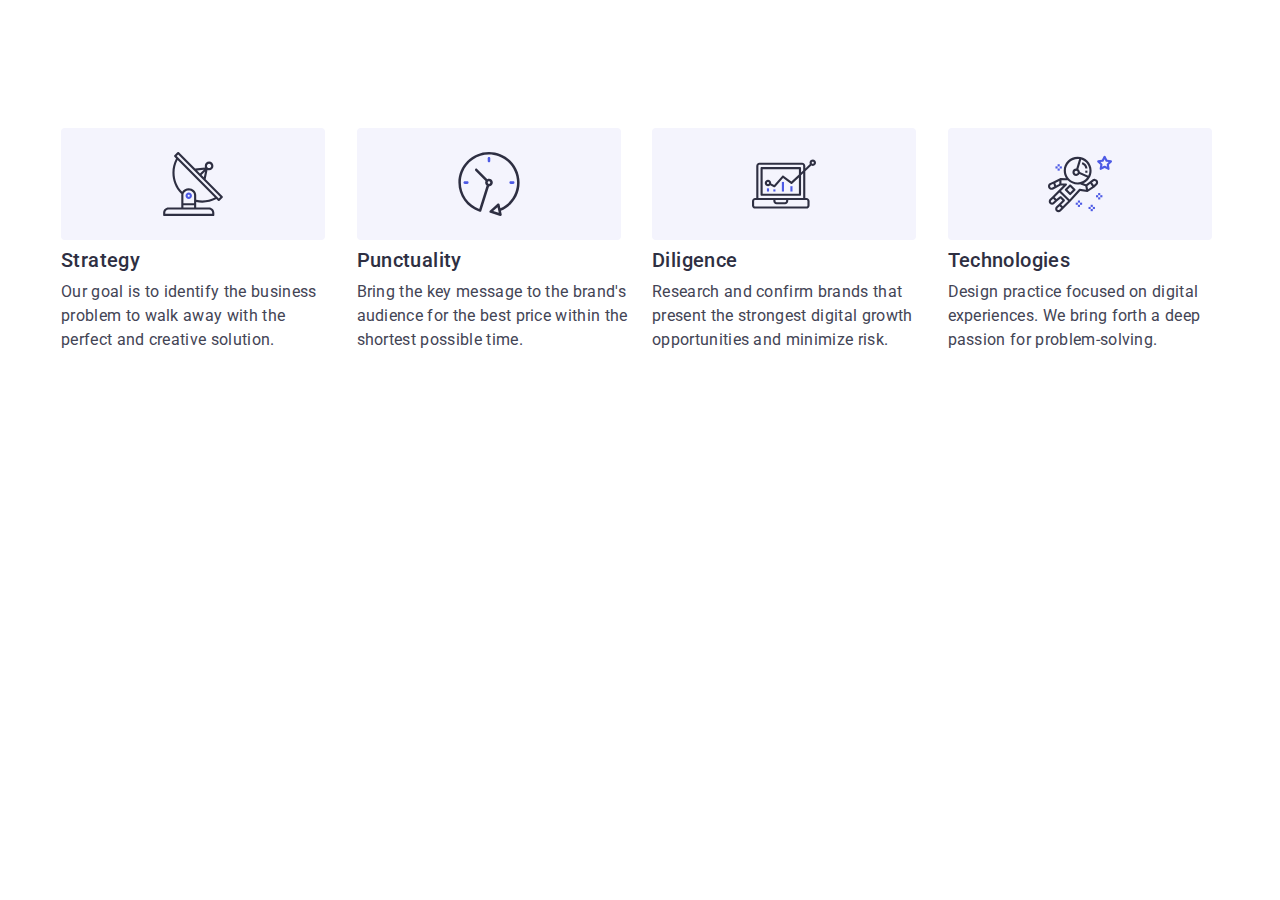
==== index.html @ 2a9f0d85 "media section" ====
<!DOCTYPE html>
<html lang="en">
  <head>
    <meta charset="UTF-8" />
    <meta http-equiv="X-UA-Compatible" content="IE=edge" />
    <meta name="viewport" content="width=device-width, initial-scale=1.0" />
    <title>WebStudio</title>
    <link rel="preconnect" href="https://fonts.googleapis.com" />
    <link rel="preconnect" href="https://fonts.gstatic.com" crossorigin />
    <link
      href="https://fonts.googleapis.com/css2?family=Raleway:wght@800&family=Roboto:wght@400;500;700&display=swap"
      rel="stylesheet"
    />
    <link
      rel="stylesheet"
      href="https://cdnjs.cloudflare.com/ajax/libs/modern-normalize/2.0.0/modern-normalize.min.css"
      integrity="sha512-4xo8blKMVCiXpTaLzQSLSw3KFOVPWhm/TRtuPVc4WG6kUgjH6J03IBuG7JZPkcWMxJ5huwaBpOpnwYElP/m6wg=="
      crossorigin="anonymous"
      referrerpolicy="no-referrer"
    />
    <link rel="stylesheet" href="./css/styles.css" />
    <link rel="stylesheet" href="./css/media.css" />
  </head>
  <body>
    <!-- Header -->
    <!-- <header class="header">
      <div class="container header-flex">
        <nav class="header-nav">
          <a href="./index.html" class="header-link-logo link"
            >Web<span class="header-logo">Studio</span></a
          >
          <ul class="header-list list">
            <li class="header-item">
              <a class="header-link current link" href="./index.html">Studio</a>
            </li>
            <li class="header-item">
              <a class="header-link link" href="./portfolio.html">Portfolio</a>
            </li>
            <li class="header-item">
              <a class="header-link link" href="">Contacts</a>
            </li>
          </ul>
        </nav>

        <address class="header-address">
          <ul class="address-list list">
            <li class="address-item">
              <a class="address link" href="mailto:info@devstudio.com"
                >info@devstudio.com</a
              >
            </li>
            <li class="address-item">
              <a class="address link" href="tel:+110001111111"
                >+11 (000) 111-11-11</a
              >
            </li>
          </ul>
        </address>
      </div>
    </header> -->

    <main>
      <!--Hero-->
      <!-- <section class="hero">
        <div class="container hero-container">
          <h1 class="hero-title">Effective Solutions for Your Business</h1>
          <button type="button" class="hero-btn" data-modal-open>
            Order Service
          </button>
        </div>
      </section> -->

      <!--Section_1-->
      <section class="features">
        <div class="container features-container">
          <h2 class="visually-hidden">Features</h2>

          <ul class="features-list list">
            <li class="features-item">
              <div class="media-wrap">
                <div class="features-wrap">
                  <svg width="64" height="64">
                    <use href="./images/icons.svg#icon-antenna"></use>
                  </svg>
                </div>
              </div>
              <h3 class="features-title subtitle">Strategy</h3>
              <p class="features-text text">
                Our goal is to identify the business problem to walk away with
                the perfect and creative solution.
              </p>
            </li>

            <li class="features-item">
              <div class="media-wrap">
                <div class="features-wrap">
                  <svg width="64" height="64">
                    <use href="./images/icons.svg#icon-clock"></use>
                  </svg>
                </div>
              </div>
              <h3 class="features-title subtitle">Punctuality</h3>
              <p class="features-text text">
                Bring the key message to the brand's audience for the best price
                within the shortest possible time.
              </p>
            </li>

            <li class="features-item">
              <div class="media-wrap">
                <div class="features-wrap">
                  <svg width="64" height="64">
                    <use href="./images/icons.svg#icon-diagram"></use>
                  </svg>
                </div>
              </div>
              <h3 class="features-title subtitle">Diligence</h3>
              <p class="features-text text">
                Research and confirm brands that present the strongest digital
                growth opportunities and minimize risk.
              </p>
            </li>

            <li class="features-item">
              <div class="media-wrap">
                <div class="features-wrap">
                  <svg width="64" height="64">
                    <use href="./images/icons.svg#icon-astronaut"></use>
                  </svg>
                </div>
              </div>
              <h3 class="features-title subtitle">Technologies</h3>
              <p class="features-text text">
                Design practice focused on digital experiences. We bring forth a
                deep passion for problem-solving.
              </p>
            </li>
          </ul>
        </div>
      </section>

      <!--Section_2-->
      <!-- <section class="section">
        <div class="container">
          <h2 class="section-title title">What are we doing</h2>
          <ul class="section-list list">
            <li class="section-item">
              <img
                class="section-img"
                src="./images/img_1.jpg"
                alt="monitor_screen"
                width="360"
                height="300"
              />
            </li>
            <li class="section-item">
              <img
                class="section-img"
                src="./images/img_2.jpg"
                alt="mobile_phone"
                width="360"
                height="300"
              />
            </li>
            <li class="section-item">
              <img
                class="section-img"
                src="./images/img_3.jpg"
                alt="mobile_phone_and_laptop"
                width="360"
                height="300"
              />
            </li>
          </ul>
        </div>
      </section> -->
      <!--Section 3-->
      <!-- <section class="teamcards">
        <div class="container">
          <h2 class="teamcards-title title">Our Team</h2>
          <ul class="teamcards-list list">
            <li class="teamcards-item">
              <img
                src="./images/team_img1.jpg"
                alt="Designer_Mark"
                width="264"
                height="260"
                class="teamcards-img"
              />
              <div class="teamcards-wrap">
                <h3 class="teamcards-subtitle subtitle">Mark Guerrero</h3>
                <p class="teamcards-text text">Product Designer</p>
                <ul class="teamcards-soc-list list">
                  <li class="teamcards-soc-item">
                    <a
                      href=""
                      class="teamcards-soc-link link"
                      target="_blank"
                      rel="noopener noreferrer"
                    >
                      <svg width="16" height="16" class="teamcards-icon">
                        <use href="./images/icons.svg#icon-instagram"></use>
                      </svg>
                    </a>
                  </li>
                  <li class="teamcards-soc-item">
                    <a
                      href=""
                      class="teamcards-soc-link link"
                      target="_blank"
                      rel="noopener noreferrer"
                    >
                      <svg width="16" height="16" class="teamcards-icon">
                        <use href="./images/icons.svg#icon-twitter"></use>
                      </svg>
                    </a>
                  </li>
                  <li class="teamcards-soc-item">
                    <a
                      href=""
                      class="teamcards-soc-link link"
                      target="_blank"
                      rel="noopener noreferrer"
                    >
                      <svg width="16" height="16" class="teamcards-icon">
                        <use href="./images/icons.svg#icon-facebook"></use>
                      </svg>
                    </a>
                  </li>
                  <li class="teamcards-soc-item">
                    <a
                      href=""
                      class="teamcards-soc-link link"
                      target="_blank"
                      rel="noopener noreferrer"
                    >
                      <svg width="16" height="16" class="teamcards-icon">
                        <use href="./images/icons.svg#icon-linkedin"></use>
                      </svg>
                    </a>
                  </li>
                </ul>
              </div>
            </li>
            <li class="teamcards-item">
              <img
                src="./images/team_img2.jpg"
                alt="Frontend_Tom"
                width="264"
                height="260"
                class="teamcards-img"
              />
              <div class="teamcards-wrap">
                <h3 class="teamcards-subtitle subtitle">Tom Ford</h3>
                <p class="teamcards-text text">Frontend Developer</p>
                <ul class="teamcards-soc-list list">
                  <li class="teamcards-soc-item">
                    <a
                      href=""
                      class="teamcards-soc-link link"
                      target="_blank"
                      rel="noopener noreferrer"
                    >
                      <svg width="16" height="16" class="teamcards-icon">
                        <use href="./images/icons.svg#icon-instagram"></use>
                      </svg>
                    </a>
                  </li>
                  <li class="teamcards-soc-item">
                    <a
                      href=""
                      class="teamcards-soc-link link"
                      target="_blank"
                      rel="noopener noreferrer"
                    >
                      <svg width="16" height="16" class="teamcards-icon">
                        <use href="./images/icons.svg#icon-twitter"></use>
                      </svg>
                    </a>
                  </li>
                  <li class="teamcards-soc-item">
                    <a
                      href=""
                      class="teamcards-soc-link link"
                      target="_blank"
                      rel="noopener noreferrer"
                    >
                      <svg width="16" height="16" class="teamcards-icon">
                        <use href="./images/icons.svg#icon-facebook"></use>
                      </svg>
                    </a>
                  </li>
                  <li class="teamcards-soc-item">
                    <a
                      href=""
                      class="teamcards-soc-link link"
                      target="_blank"
                      rel="noopener noreferrer"
                    >
                      <svg width="16" height="16" class="teamcards-icon">
                        <use href="./images/icons.svg#icon-linkedin"></use>
                      </svg>
                    </a>
                  </li>
                </ul>
              </div>
            </li>
            <li class="teamcards-item">
              <img
                src="./images/team_img3.jpg"
                alt="Marketing_Camila"
                width="264"
                height="260"
                class="teamcards-img"
              />
              <div class="teamcards-wrap">
                <h3 class="teamcards-subtitle subtitle">Camila Garcia</h3>
                <p class="teamcards-text text">Marketing</p>
                <ul class="teamcards-soc-list list">
                  <li class="teamcards-soc-item">
                    <a
                      href=""
                      class="teamcards-soc-link link"
                      target="_blank"
                      rel="noopener noreferrer"
                    >
                      <svg width="16" height="16" class="teamcards-icon">
                        <use href="./images/icons.svg#icon-instagram"></use>
                      </svg>
                    </a>
                  </li>
                  <li class="teamcards-soc-item">
                    <a
                      href=""
                      class="teamcards-soc-link link"
                      target="_blank"
                      rel="noopener noreferrer"
                    >
                      <svg width="16" height="16" class="teamcards-icon">
                        <use href="./images/icons.svg#icon-twitter"></use>
                      </svg>
                    </a>
                  </li>
                  <li class="teamcards-soc-item">
                    <a
                      href=""
                      class="teamcards-soc-link link"
                      target="_blank"
                      rel="noopener noreferrer"
                    >
                      <svg width="16" height="16" class="teamcards-icon">
                        <use href="./images/icons.svg#icon-facebook"></use>
                      </svg>
                    </a>
                  </li>
                  <li class="teamcards-soc-item">
                    <a
                      href=""
                      class="teamcards-soc-link link"
                      target="_blank"
                      rel="noopener noreferrer"
                    >
                      <svg width="16" height="16" class="teamcards-icon">
                        <use href="./images/icons.svg#icon-linkedin"></use>
                      </svg>
                    </a>
                  </li>
                </ul>
              </div>
            </li>
            <li class="teamcards-item">
              <img
                src="./images/team_img4.jpg"
                alt="Designer_Deniel"
                width="264"
                height="260"
                class="teamcards-img"
              />
              <div class="teamcards-wrap">
                <h3 class="teamcards-subtitle subtitle">Daniel Wilson</h3>
                <p class="teamcards-text text">UI Designer</p>
                <ul class="teamcards-soc-list list">
                  <li class="teamcards-soc-item">
                    <a
                      href=""
                      class="teamcards-soc-link link"
                      target="_blank"
                      rel="noopener noreferrer"
                    >
                      <svg width="16" height="16" class="teamcards-icon">
                        <use href="./images/icons.svg#icon-instagram"></use>
                      </svg>
                    </a>
                  </li>
                  <li class="teamcards-soc-item">
                    <a
                      href=""
                      class="teamcards-soc-link link"
                      target="_blank"
                      rel="noopener noreferrer"
                    >
                      <svg width="16" height="16" class="teamcards-icon">
                        <use href="./images/icons.svg#icon-twitter"></use>
                      </svg>
                    </a>
                  </li>
                  <li class="teamcards-soc-item">
                    <a
                      href=""
                      class="teamcards-soc-link link"
                      target="_blank"
                      rel="noopener noreferrer"
                    >
                      <svg width="16" height="16" class="teamcards-icon">
                        <use href="./images/icons.svg#icon-facebook"></use>
                      </svg>
                    </a>
                  </li>
                  <li class="teamcards-soc-item">
                    <a
                      href=""
                      class="teamcards-soc-link link"
                      target="_blank"
                      rel="noopener noreferrer"
                    >
                      <svg width="16" height="16" class="teamcards-icon">
                        <use href="./images/icons.svg#icon-linkedin"></use>
                      </svg>
                    </a>
                  </li>
                </ul>
              </div>
            </li>
          </ul>
        </div>
      </section> -->

      <!-- Section 4 -->

      <!-- <section class="costumers">
        <div class="container">
          <h2 class="costumers-title title">Customers</h2>
          <ul class="costumers-list list">
            <li class="costumers-item">
              <a class="costumers-link link" href="">
                <svg class="costumers-icon" width="104" height="56">
                  <use href="./images/icons.svg#icon-Logo_1"></use>
                </svg>
              </a>
            </li>
            <li class="costumers-item">
              <a class="costumers-link link" href="">
                <svg class="costumers-icon" width="104" height="56">
                  <use href="./images/icons.svg#icon-Logo_2"></use>
                </svg>
              </a>
            </li>
            <li class="costumers-item">
              <a class="costumers-link link" href="">
                <svg class="costumers-icon" width="104" height="56">
                  <use href="./images/icons.svg#icon-Logo_3"></use>
                </svg>
              </a>
            </li>
            <li class="costumers-item">
              <a class="costumers-link link" href="">
                <svg class="costumers-icon" width="104" height="56">
                  <use href="./images/icons.svg#icon-Logo_4"></use>
                </svg>
              </a>
            </li>
            <li class="costumers-item">
              <a class="costumers-link link" href="">
                <svg class="costumers-icon" width="104" height="56">
                  <use href="./images/icons.svg#icon-Logo_5"></use>
                </svg>
              </a>
            </li>
            <li class="costumers-item">
              <a class="costumers-link link" href="">
                <svg class="costumers-icon" width="104" height="56">
                  <use href="./images/icons.svg#icon-Logo_6"></use>
                </svg>
              </a>
            </li>
          </ul>
        </div>
      </section> -->
    </main>
    <!-- Footer -->
    <!-- <footer class="footer">
      <div class="container footer-container">
        <div class="footer-wrap">
          <a href="./index.html" class="footer-link link"
            >Web<span class="footer-logo">Studio</span></a
          >
          <p class="footer-text text">
            Increase the flow of customers and sales for your business with
            digital marketing & growth solutions.
          </p>
        </div>
        <div class="footer-soc">
          <p class="footer-title">Social media</p>
          <ul class="footer-soc-list list">
            <li class="footer-soc-item">
              <a
                href=""
                class="footer-soc-link link"
                target="_blank"
                rel="noopener noreferrer"
              >
                <svg width="24" height="24" class="teamcards-icon">
                  <use href="./images/icons.svg#icon-instagram"></use>
                </svg>
              </a>
            </li>
            <li class="footer-soc-item">
              <a
                href=""
                class="footer-soc-link link"
                target="_blank"
                rel="noopener noreferrer"
              >
                <svg width="24" height="24" class="teamcards-icon">
                  <use href="./images/icons.svg#icon-twitter"></use>
                </svg>
              </a>
            </li>
            <li class="footer-soc-item">
              <a
                href=""
                class="footer-soc-link link"
                target="_blank"
                rel="noopener noreferrer"
              >
                <svg width="24" height="24" class="teamcards-icon">
                  <use href="./images/icons.svg#icon-facebook"></use>
                </svg>
              </a>
            </li>
            <li class="footer-soc-item">
              <a
                href=""
                class="footer-soc-link link"
                target="_blank"
                rel="noopener noreferrer"
              >
                <svg width="24" height="24" class="teamcards-icon">
                  <use href="./images/icons.svg#icon-linkedin"></use>
                </svg>
              </a>
            </li>
          </ul>
        </div>

        <div class="footer-field">
          <p class="footer-title">Subscribe</p>
          <form class="footer-form">
            <label class="footer-label">
              <input
                type="email"
                name="email"
                placeholder="E-mail"
                class="footer-input"
              />
            </label>

            <button type="submit" class="footer-btn">
              Subscribe
              <svg width="24" height="24" class="footer-btn-icon">
                <use href="./images/icons.svg#icon-Frame"></use>
              </svg>
            </button>
          </form>
        </div>
      </div>
    </footer> -->
    <div class="backdrop is-hidden" data-modal>
      <div class="modal">
        <button type="button" class="close-modal" data-modal-close>
          <svg width="8" height="8" class="icon-close-modal">
            <use href="./images/icons.svg#icon-Vector"></use>
          </svg>
        </button>
        <p class="modal-title">Leave your contacts and we will call you back</p>

        <form class="modal-form">
          <div class="modal-field">
            <label for="user-name" class="modal-label form-label"> Name</label>

            <div class="input-wrap">
              <input
                type="text"
                id="user-name"
                name="user-name"
                class="modal-input"
              />
              <svg width="18" height="24" class="input-icon">
                <use href="./images/icons.svg#icon-person"></use>
              </svg>
            </div>
          </div>
          <div class="modal-field">
            <label for="user-phone" class="modal-label form-label">
              Phone</label
            >
            <div class="input-wrap">
              <input
                type="tel"
                id="user-phone"
                name="user-phone"
                class="modal-input"
              />
              <svg width="18" height="24" class="input-icon">
                <use href="./images/icons.svg#icon-phone"></use>
              </svg>
            </div>
          </div>
          <div class="modal-field">
            <label for="user-email" class="modal-label form-label">
              Email</label
            >
            <div class="input-wrap">
              <input
                type="email"
                id="user-email"
                name="user-email"
                class="modal-input"
              />
              <svg width="18" height="24" class="input-icon">
                <use href="./images/icons.svg#icon-email-black"></use>
              </svg>
            </div>
          </div>
          <div class="textarea-wrap">
            <label for="user-comment" class="modal-label form-label">
              Comment</label
            >
            <textarea
              class="form-area form-label"
              name="user-comment"
              id="user-comment"
              placeholder="Text input"
            ></textarea>
          </div>
          <div class="modal-check">
            <input
              type="checkbox"
              id="user-privacy"
              name="user-privacy"
              value="true"
              class="input-check visually-hidden"
            />
            <label class="label-check form-label" for="user-privacy">
              <span class="check-box">
                <svg width="10" height="8" class="check-icon">
                  <use href="./images/icons.svg#icon-checked"></use>
                </svg>
              </span>
              I accept the terms and conditions of the

              <a class="check-link" href="">Privacy Policy</a>
            </label>
          </div>

          <button class="form-btn" type="submit">Send</button>
        </form>
      </div>
    </div>
    <script src="./js/modal.js"></script>
  </body>
</html>
---- css/styles.css ----
/* CSS-переменные */

:root {
  --header-border-color: #e7e9fc;

  --logo-color: #4d5ae5;

  --first-logo-color: #2e2f42;

  --second-logo-color: #f4f4fd;

  --body-back-color: #ffffff;

  --body-text-color: #434455;

  --link-color: #2e2f42;

  --link-hover-color: #404bbf;

  --address-color: #434455;

  --address-hover-color: #404bbf;

  --hero-back-color: #2e2f42;

  --hero-title-color: #ffffff;

  --btn-color: #4d5ae5;

  --btn-hover-color: #404bbf;

  --btn-text-color: #ffffff;

  --title-color: #2e2f42;

  --cards-back-color: #f4f4fd;

  --cards-item-back-color: #ffffff;

  --footer-back-color: #2e2f42;

  --footer-text-color: #f4f4fd;

  --footer-title-color: #ffffff;

  --port-back-btn: #f4f4fd;

  --port-border-btn: #e7e9fc;

  --port-btn-text-color: #4d5ae5;

  --btn-text-hover-color: #ffffff;

  --features-icon-bgc: #f4f4fd;

  --icon-color: #8e8f99;

  --icon-color-hover: #404bbf;

  --footer-icon-hover: #31d0aa;

  --footer-icon-color: #4d5ae5;

  --tra-speed: 250ms;

  --tra-function: cubic-bezier(0.4, 0, 0.2, 1);

  --form-text-color: #8e8f99;

  --modal-focus-color: #4d5ae5;
}
/* Подклассы */

.visually-hidden {
  position: absolute;
  width: 1px;
  height: 1px;
  margin: -1px;
  border: 0;
  padding: 0;
  white-space: nowrap;
  clip-path: inset(100%);
  clip: rect(0 0 0 0);
  overflow: hidden;
}

.title {
  text-align: center;
  text-transform: capitalize;
  font-size: 36px;
  line-height: 1.11;
  letter-spacing: 0.02em;
  color: var(--title-color);
}

.subtitle {
  font-size: 36px;
  font-weight: 700;
  line-height: 1.11;
  letter-spacing: 0.72px;
  color: var(--title-color);
}

.text {
  font-weight: 500;
  font-size: 16px;
  line-height: 1.5;
  letter-spacing: 0.02em;
  color: var(--body-text-color);
}

body {
  font-family: "Roboto", sans-serif;
  background: var(--body-back-color);
  color: var(--body-text-color);
}

.link {
  text-decoration: none;
}

.list {
  list-style: none;
}

p,
h1,
h2,
h3,
h4,
h5,
h6 {
  margin: 0;
}

ul,
ol {
  margin: 0;
  padding: 0;
}

img {
  display: block;
  max-width: 100%;
  height: auto;
}

/* .container {
  width: 1158px;
  padding: 0 15px 0 15px;
  margin: 0 auto;
} */

/* Header */

.header {
  border-bottom: 1px solid var(--header-border-color);
  box-shadow: 0px 2px 1px rgba(46, 47, 66, 0.08),
    0px 1px 1px rgba(46, 47, 66, 0.16), 0px 1px 6px rgba(46, 47, 66, 0.08);
}

.header-flex {
  display: flex;
}

.header-nav {
  display: flex;
  align-items: center;
}

.header-link-logo {
  font-family: "Raleway", sans-serif;
  font-weight: 800;
  font-size: 18px;
  line-height: 1.17;
  letter-spacing: 0.03em;
  text-transform: uppercase;
  color: var(--logo-color);
  margin-right: 76px;
}

.header-logo {
  color: var(--first-logo-color);
}

.header-list {
  display: flex;
  gap: 40px;
}

.header-link {
  position: relative;
  font-weight: 500;
  font-size: 16px;
  line-height: 1.5;
  letter-spacing: 0.02em;
  color: var(--link-color);
  padding: 24px 0;
  transition-property: color;
  transition: color var(--tra-speed) var(--tra-function);
}

.header-link::after {
  position: absolute;
  content: "";
  width: 100%;
  height: 4px;
  border-radius: 2px;
  background-color: var(--link-hover-color);

  bottom: -1px;
  left: 0;
  transform: scaleX(0);
  transition: transform var(--tra-speed) var(--tra-function);
}

.header-link:hover,
.header-link:focus,
.header-link.current {
  color: var(--link-hover-color);
}

.header-link:hover::after,
.header-link:focus::after,
.header-link.current::after {
  transform: scaleX(1);
}

.header-link.current {
  color: var(--link-hover-color);
}

.header-address {
  font-style: normal;
  margin-left: auto;
}

.address-list {
  display: flex;
  gap: 40px;
}

.address {
  font-size: 16px;
  line-height: 1.5;
  letter-spacing: 0.02em;
  color: var(--address-color);
  display: block;

  padding: 24px 0;

  transition: color var(--tra-speed) var(--tra-function);
}

.address:hover,
.address:focus {
  color: var(--address-hover-color);
}

/* Hero */

.hero {
  max-width: 1440px;
  margin-left: auto;
  margin-right: auto;
  background: var(--hero-back-color);
  padding: 188px 0;
  background-image: linear-gradient(
      rgba(46, 47, 66, 0.7),
      rgba(46, 47, 66, 0.7)
    ),
    url(../images/bg_img/hero_bg.jpg);
  background-repeat: no-repeat;
  background-position: center;
  background-size: cover;
}

.hero-title {
  font-size: 56px;
  line-height: 1.07;
  letter-spacing: 0.02em;
  color: var(--hero-title-color);
  max-width: 496px;
  margin: 0 auto 48px;
  text-align: center;
}

.hero-btn {
  font-weight: 500;
  font-size: 16px;
  line-height: 1.5;
  letter-spacing: 0.04em;
  color: var(--btn-text-color);
  font-family: inherit;
  cursor: pointer;
  background: var(--btn-color);
  border-radius: 4px;
  min-width: 169px;
  height: 56px;
  display: block;
  border: none;
  margin: 0 auto;
  box-shadow: 0px 4px 4px rgba(0, 0, 0, 0.15);
  transition: background-color var(--tra-speed) var(--tra-function);
}

.hero-btn:hover,
.hero-btn:focus {
  background: var(--btn-hover-color);
}

/* Section */

.features {
  padding-bottom: 96px;
  padding-top: 96px;
}

.features-list {
  /* display: flex; */
  gap: 24px;
}

.features-item {
  /* width: calc((100% - 72px) / 4); */
  width: 100%;
}

.media-wrap {
  display: none;
}

.features-wrap {
  width: 264px;
  height: 112px;
  background-color: var(--features-icon-bgc);
  border-radius: 4px;
  display: flex;
  align-items: center;
  justify-content: center;
  margin-bottom: 8px;
}

.features-title {
  margin-bottom: 8px;
  text-align: center;
}

.features-text {
  color: var(--body-text-color);
  margin-bottom: 72px;
}

/* Section 2 */

.section {
  padding-bottom: 120px;
  display: none;
}

.section-list {
  display: flex;
}

.section-item {
  margin-right: 24px;
  border: 1px solid #e7e9fc;
  width: calc((100% - 48px) / 3);
}

.section-item:last-child {
  margin-right: 0;
}

.section-title {
  margin-bottom: 72px;
}

/* Section 3 */

.teamcards {
  background: var(--cards-back-color);
  padding-bottom: 120px;
  padding-top: 120px;
}

.teamcards-list {
  display: flex;
}

.teamcards-item {
  background: var(--cards-item-back-color);

  margin-right: 24px;
  width: calc((100% - 72px) / 4);
  border-radius: 0px 0px 4px 4px;
  box-shadow: 0px 1px 6px rgba(46, 47, 66, 0.08),
    0px 1px 1px rgba(46, 47, 66, 0.16), 0px 2px 1px rgba(46, 47, 66, 0.08);
}

.teamcards-item:last-child {
  margin-right: 0;
}

.teamcards-title {
  margin-bottom: 72px;
}

.teamcards-wrap {
  padding: 32px 16px;
}

.teamcards-subtitle {
  margin-bottom: 8px;
  text-align: center;
}

.teamcards-text {
  color: var(--body-text-color);
  text-align: center;
  margin-bottom: 8px;
}

.teamcards-soc-list {
  display: flex;
  justify-content: center;
  gap: 24px;
}

.teamcards-soc-item {
  width: 40px;
  height: 40px;
}
.teamcards-soc-link {
  width: 100%;
  height: 100%;
  border-radius: 50%;
  background-color: var(--footer-icon-color);
  display: flex;
  align-items: center;
  justify-content: center;
  color: #f4f4fd;
  transition: background-color var(--tra-speed) var(--tra-function);
}

.teamcards-icon {
  fill: currentColor;
}

.teamcards-soc-link:hover,
.teamcards-soc-link:focus {
  background-color: var(--icon-color-hover);
}

/* Section 4 */

.costumers-title {
  margin-bottom: 72px;
}

.costumers {
  padding-bottom: 120px;
  padding-top: 120px;
}

.costumers-list {
  display: flex;
  gap: 24px;
}

.costumers-item {
  width: calc((100% - 120px) / 6);
  height: 88px;
}

.costumers-link {
  width: 100%;
  height: 100%;
  border: 1px solid var(--icon-color);
  border-radius: 4px;
  display: flex;
  align-items: center;
  justify-content: center;
  color: var(--icon-color);
  transition: color var(--tra-speed) var(--tra-function),
    border-color var(--tra-speed) var(--tra-function);
}

.costumers-icon {
  fill: currentColor;
}

.costumers-link:hover,
.costumers-link:focus {
  border-color: var(--icon-color-hover);
  color: var(--icon-color-hover);
}

/* Portfolio Main Btn */

.filters {
  padding-bottom: 120px;
  padding-top: 96px;
}

.filters-list {
  display: flex;
  gap: 24px;
  justify-content: center;
  margin-bottom: 72px;
}

.filters-btn {
  font-family: inherit;
  font-weight: 500;
  font-size: 16px;
  line-height: 1.5;
  letter-spacing: 0.04em;
  cursor: pointer;
  color: var(--port-btn-text-color);
  background: var(--port-back-btn);
  border: 1px solid var(--port-border-btn);
  border-radius: 4px;
  padding: 12px 24px;
  transition: color var(--tra-speed) var(--tra-function),
    background-color var(--tra-speed) var(--tra-function),
    box-shadow var(--tra-speed) var(--tra-function),
    border-color var(--tra-speed) var(--tra-function);
}

.filters-btn:hover,
.filters-btn:focus {
  background: var(--btn-hover-color);
  color: var(--btn-text-hover-color);
  border: 1px solid transparent;
  box-shadow: 0px 3px 1px rgba(0, 0, 0, 0.1), 0px 2px 1px rgba(0, 0, 0, 0.08),
    0px 2px 2px rgba(0, 0, 0, 0.12);
}

/* Portfolio Main Cards */

.project-list {
  display: flex;
  flex-wrap: wrap;
  column-gap: 24px;
  row-gap: 48px;
}

.project-item {
  width: calc((100% - 48px) / 3);
}

.project-link {
  display: block;
  transition: box-shadow var(--tra-speed) var(--tra-function);
}

.project-wrap {
  padding: 32px 16px;
  border: 1px solid #e7e9fc;
  border-top: none;
}

.project-link:hover,
.project-link:focus {
  box-shadow: 0px 1px 6px rgba(46, 47, 66, 0.08),
    0px 1px 1px rgba(46, 47, 66, 0.16), 0px 2px 1px rgba(46, 47, 66, 0.08);
}

.project-link:hover .project-cover-text,
.project-link:focus .project-cover-text {
  transform: translateY(0);
}

.project-cover-wrap {
  position: relative;
  overflow: hidden;
}

.project-cover-text {
  position: absolute;
  top: 0;
  height: 100%;
  padding: 40px 32px;
  font-weight: 400;
  font-size: 16px;
  line-height: 1.5;
  letter-spacing: 0.02em;
  color: #f4f4fd;
  background-color: #4d5ae5;
  transform: translateY(100%);
  transition: transform var(--tra-speed) var(--tra-function);
}

.project-title {
  margin-bottom: 8px;
}

.project-text {
  color: var(--body-text-color);
}

/* Footer */

.footer {
  background: var(--footer-back-color);
  padding-top: 100px;
  padding-bottom: 100px;
  display: flex;
}

.footer-container {
  display: flex;
  align-items: baseline;
}

.footer-wrap {
  margin-right: 120px;
}

.footer-text {
  color: var(--footer-text-color);
  max-width: 264px;
}

.footer-link {
  font-family: "Raleway", sans-serif;
  font-weight: 800;
  font-size: 18px;
  line-height: 1.17;
  letter-spacing: 0.03em;
  text-transform: uppercase;
  color: var(--logo-color);
  display: inline-block;
  margin-bottom: 16px;
}

.footer-logo {
  color: var(--second-logo-color);
}

/* Footer Icon */

.footer-soc {
  display: flex;
  align-items: start;
  justify-content: center;
  flex-direction: column;
}

.footer-title {
  font-weight: 500;
  font-size: 16px;
  line-height: 1.5;
  letter-spacing: 0.02em;
  color: var(--footer-title-color);
  margin-bottom: 16px;
}

.footer-soc-list {
  display: flex;
  justify-content: center;
  gap: 16px;
}

.footer-soc-item {
  width: 40px;
  height: 40px;
}
.footer-soc-link {
  width: 100%;
  height: 100%;
  border-radius: 50%;
  background-color: var(--footer-icon-color);
  display: flex;
  align-items: center;
  justify-content: center;
  color: #f4f4fd;
  transition: background-color var(--tra-speed) var(--tra-function);
}

.footer-icon {
  fill: currentColor;
}

.footer-soc-link:hover,
.footer-soc-link:focus {
  background-color: var(--footer-icon-hover);
}

/* Footer Form */

.footer-form {
  display: flex;
  gap: 24px;
}

.footer-field {
  margin-left: auto;
}

.footer-input {
  width: 264px;
  height: 40px;
  border: 1px solid #ffffff;
  border-radius: 4px;
  outline: transparent;
  color: #ffffff;
  filter: drop-shadow(0px 4px 4px rgba(0, 0, 0, 0.15));

  font-size: 12px;
  line-height: 1.5;
  letter-spacing: 0.04em;

  background-color: transparent;
  padding-left: 16px;
  transition: border-color var(--tra-speed) var(--tra-function);
}

.footer-input::placeholder {
  font-size: 12px;
  line-height: 1.5;
  letter-spacing: 0.04em;
  color: #ffffff;
}

.footer-input:focus {
  border-color: var(--modal-focus-color);
}

.footer-btn {
  min-width: 165px;
  height: 40px;
  font-family: inherit;
  font-weight: 500;
  font-size: 16px;
  line-height: 1.5;
  display: flex;
  align-items: center;
  justify-content: center;
  letter-spacing: 0.04em;
  color: var(--btn-text-color);
  background-color: var(--btn-color);
  border-radius: 4px;
  border-color: transparent;
  border: none;
  cursor: pointer;

  transition: background-color var(--tra-speed) var(--tra-function);
}

.footer-btn-icon {
  fill: #ffffff;
  margin-left: 16px;
}

.footer-btn:hover,
.footer-btn:focus {
  background-color: var(--btn-hover-color);
}

/* Modal */

.backdrop {
  position: fixed;
  width: 100%;
  height: 100%;
  background: rgba(46, 47, 66, 0.4);
  top: 0;
  transition: opacity var(--tra-speed) var(--tra-function),
    visibility var(--tra-speed) var(--tra-function);
}

.modal {
  position: absolute;
  top: 50%;
  left: 50%;
  padding: 72px 24px 24px 24px;
  transform: translate(-50%, -50%) scaleY(1);
  width: 408px;
  min-height: 584px;
  background-color: #fcfcfc;
  box-shadow: 0px 1px 1px rgba(0, 0, 0, 0.14), 0px 1px 3px rgba(0, 0, 0, 0.12),
    0px 2px 1px rgba(0, 0, 0, 0.2);
  border-radius: 4px;
  transition: transform var(--tra-speed) var(--tra-function);
}

.backdrop.is-hidden .modal {
  transform: translate(-50%, -50%) scaleY(0);
}

.close-modal {
  position: absolute;
  width: 24px;
  height: 24px;
  top: 24px;
  right: 24px;
  border-radius: 50%;
  background-color: #e7e9fc;
  border: 1px solid rgba(0, 0, 0, 0.1);
  display: flex;
  align-items: center;
  justify-content: center;
  padding: 0;
  cursor: pointer;

  transition: background-color var(--tra-speed) var(--tra-function),
    border var(--tra-speed) var(--tra-function);
}

.icon-close-modal {
  transition: fill var(--tra-speed) var(--tra-function);
}

.close-modal:hover,
.close-modal:focus {
  background-color: #404bbf;
  border: none;
  fill: #ffffff;
}

.is-hidden {
  visibility: hidden;
  opacity: 0;
  pointer-events: none;
}

/* Modal Form */

.modal-title {
  font-weight: 500;
  font-size: 16px;
  line-height: 1.5;
  text-align: center;

  letter-spacing: 0.02em;
  color: #2e2f42;

  margin-bottom: 16px;
}

.modal-label {
  display: block;
  margin-bottom: 4px;
}

.form-label {
  font-size: 12px;
  line-height: 1.17;
  color: var(--form-text-color);
  letter-spacing: 0.04em;
}

.modal-field {
  margin-bottom: 8px;
}

.input-wrap {
  position: relative;
}

.modal-input {
  width: 100%;
  height: 40px;
  border: 1px solid rgba(46, 47, 66, 0.4);
  border-radius: 4px;
  background-color: transparent;
  padding-left: 38px;

  outline: transparent;
  transition: border-color var(--tra-speed) var(--tra-function);
}

.input-icon {
  position: absolute;
  left: 16px;
  top: 50%;
  transform: translateY(-50%);
  transition: fill var(--tra-speed) var(--tra-function);
}

.modal-input:focus {
  border-color: var(--modal-focus-color);
}

.modal-input:focus + .input-icon {
  fill: var(--modal-focus-color);
}

.textarea-wrap {
  margin-bottom: 16px;
}

.form-area {
  width: 100%;
  height: 120px;
  border: 1px solid rgba(46, 47, 66, 0.4);
  border-radius: 4px;
  outline: transparent;
  color: rgba(46, 47, 66, 0.4);
  background-color: transparent;

  padding: 8px 16px 8px 16px;
  resize: none;
  transition: border-color var(--tra-speed) var(--tra-function);
}

.form-area:focus {
  border-color: var(--modal-focus-color);
}

.form-area::placeholder {
  color: rgba(46, 47, 66, 0.4);
}

.modal-check {
  margin-bottom: 24px;
}

.check-box {
  width: 16px;
  height: 16px;
  border: 1px solid rgba(46, 47, 66, 0.4);
  border-radius: 2px;
  margin-right: 8px;
  display: inline-flex;
  align-items: center;
  justify-content: center;
  fill: transparent;
  transition: background-color var(--tra-speed) var(--tra-function),
    border var(--tra-speed) var(--tra-function),
    fill var(--tra-speed) var(--tra-function);
}

.input-check:checked + .label-check .check-box {
  background-color: #404bbf;
  border: none;
  fill: #f4f4fd;
}

.check-link {
  font-size: 12px;
  line-height: 1.4;
  letter-spacing: 0.04em;
  text-decoration-line: underline;
  color: #4d5ae5;
}

.form-btn {
  min-width: 169px;
  height: 56px;
  font-family: inherit;
  font-weight: 500;
  font-size: 16px;
  line-height: 1.5;
  letter-spacing: 0.04em;
  color: var(--btn-text-color);
  background-color: var(--btn-color);

  display: block;
  border: none;
  margin: 0 auto;

  box-shadow: 0px 4px 4px rgba(0, 0, 0, 0.15);
  border-radius: 4px;

  cursor: pointer;

  transition: background-color var(--tra-speed) var(--tra-function);
}

.form-btn:hover,
.form-btn:focus {
  background: var(--btn-hover-color);
}
---- css/media.css ----
.container {
  max-width: 426px;
  padding-left: 15px;
  padding-right: 15px;
  margin-left: auto;
  margin-right: auto;
}

@media screen and (min-width: 768px) {
  .container {
    max-width: 766px;
  }

  /* Section */

  .features-list {
    display: flex;
    flex-wrap: wrap;
  }

  .features-title {
    text-align: start;
  }

  .features-item {
    width: calc((100% - 24px) / 2);
  }
}

@media screen and (min-width: 1158px) {
  .container {
    max-width: 1158px;
  }

  .features {
    padding-top: 120px;
    padding-bottom: 120px;
  }

  .features-list {
    display: flex;
  }

  .features-item {
    width: calc((100% - 72px) / 4);
  }

  .media-wrap {
    display: block;
  }

  .features-title {
    text-align: start;
  }

  .features-text {
    margin-bottom: 0;
  }

  .subtitle {
    font-weight: 500;
    font-size: 20px;
    line-height: 1.2;
    letter-spacing: 0.02em;
  }

  .text {
    font-weight: normal;
  }
}
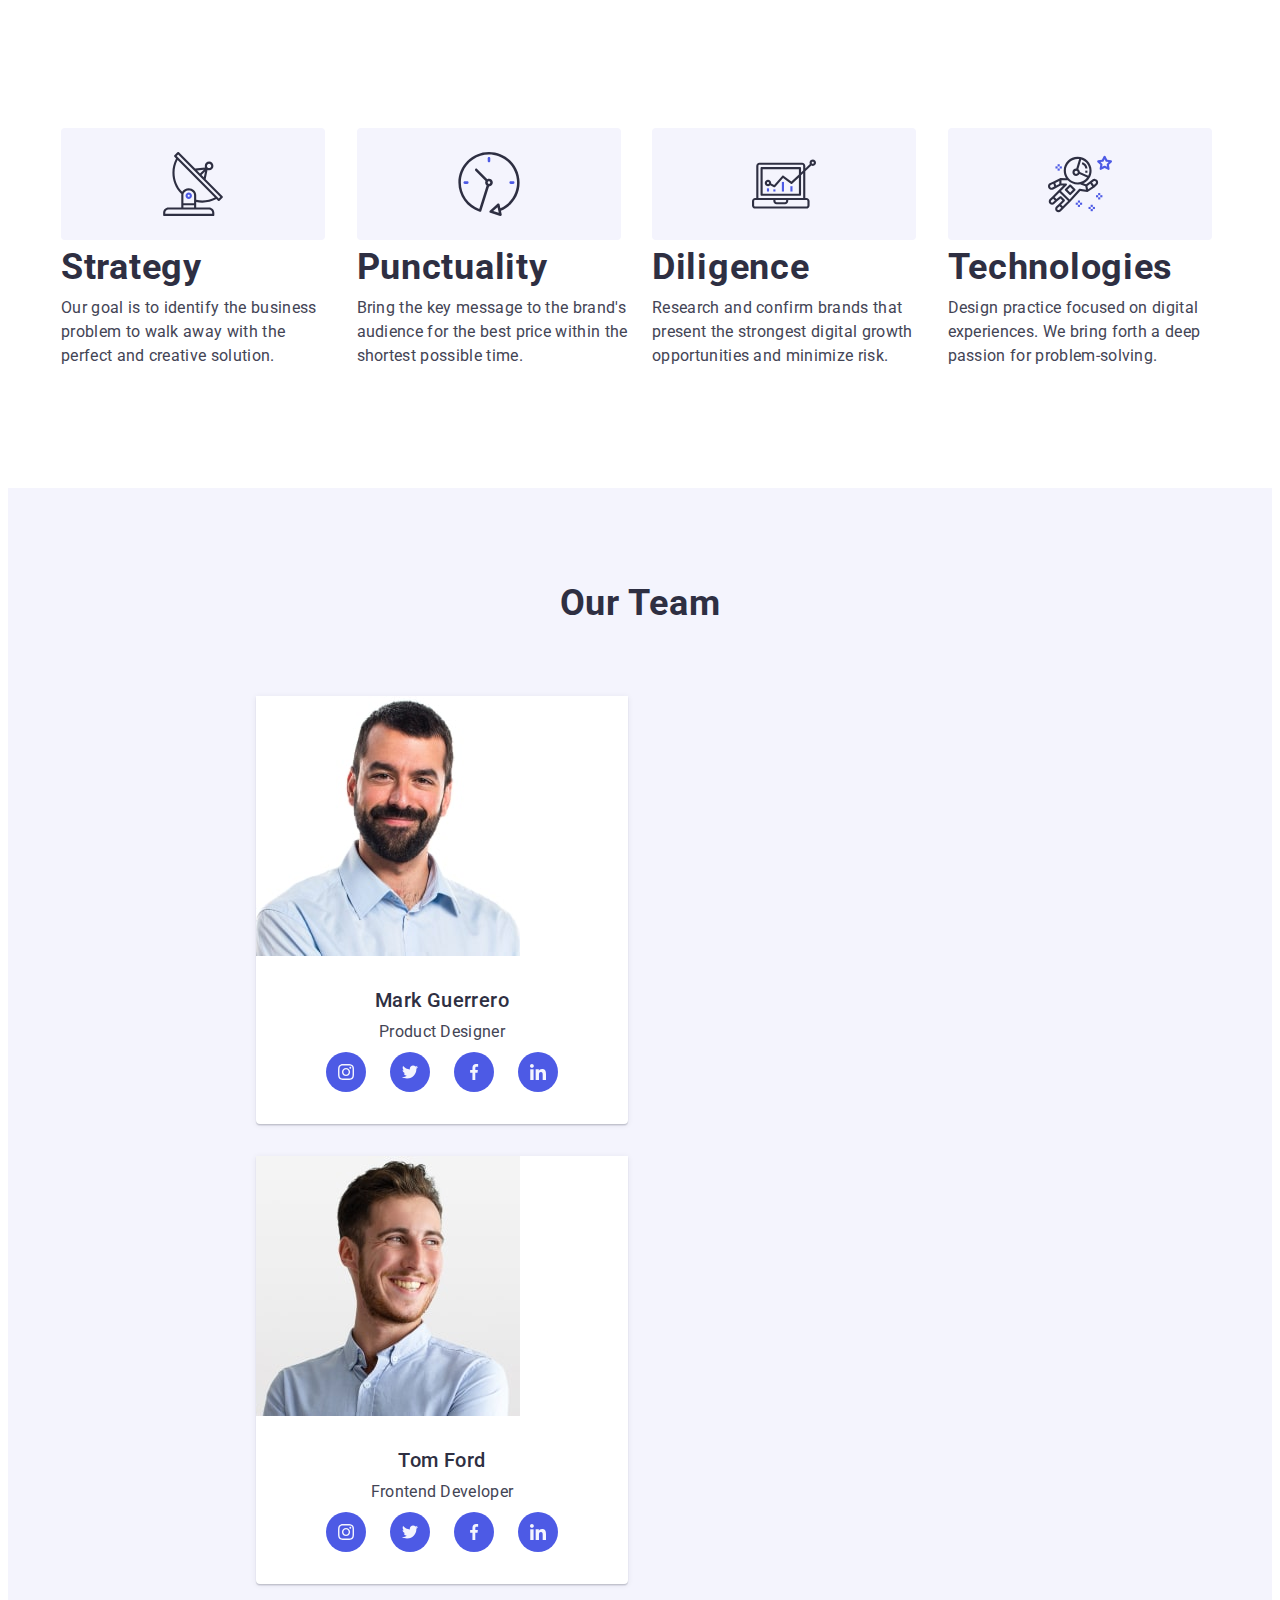
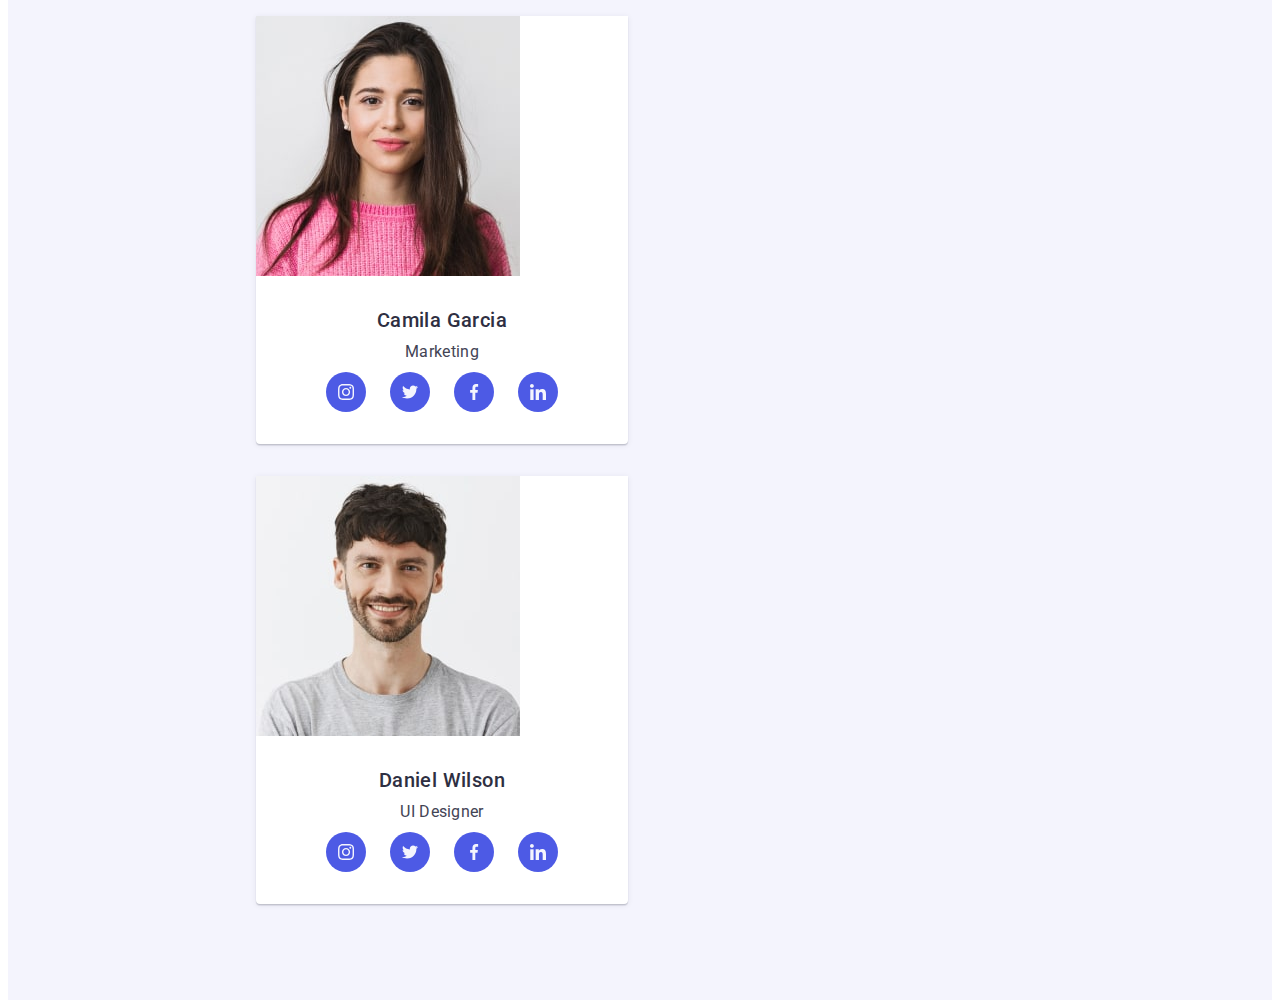
==== commit 3d9168e0: "media section 3" ====
--- a/index.html
+++ b/index.html
@@ -84,7 +84,7 @@
                   </svg>
                 </div>
               </div>
-              <h3 class="features-title subtitle">Strategy</h3>
+              <h3 class="features-title title">Strategy</h3>
               <p class="features-text text">
                 Our goal is to identify the business problem to walk away with
                 the perfect and creative solution.
@@ -99,7 +99,7 @@
                   </svg>
                 </div>
               </div>
-              <h3 class="features-title subtitle">Punctuality</h3>
+              <h3 class="features-title title">Punctuality</h3>
               <p class="features-text text">
                 Bring the key message to the brand's audience for the best price
                 within the shortest possible time.
@@ -114,7 +114,7 @@
                   </svg>
                 </div>
               </div>
-              <h3 class="features-title subtitle">Diligence</h3>
+              <h3 class="features-title title">Diligence</h3>
               <p class="features-text text">
                 Research and confirm brands that present the strongest digital
                 growth opportunities and minimize risk.
@@ -129,7 +129,7 @@
                   </svg>
                 </div>
               </div>
-              <h3 class="features-title subtitle">Technologies</h3>
+              <h3 class="features-title title">Technologies</h3>
               <p class="features-text text">
                 Design practice focused on digital experiences. We bring forth a
                 deep passion for problem-solving.
@@ -175,7 +175,7 @@
         </div>
       </section> -->
       <!--Section 3-->
-      <!-- <section class="teamcards">
+      <section class="teamcards">
         <div class="container">
           <h2 class="teamcards-title title">Our Team</h2>
           <ul class="teamcards-list list">
@@ -433,7 +433,7 @@
             </li>
           </ul>
         </div>
-      </section> -->
+      </section>
 
       <!-- Section 4 -->
 
--- a/css/styles.css
+++ b/css/styles.css
@@ -84,16 +84,15 @@
   overflow: hidden;
 }
 
+.subtitle {
+  font-size: 20px;
+  font-weight: 500;
+  line-height: 1.2;
+  letter-spacing: 0.4px;
+  color: var(--title-color);
+}
+
 .title {
-  text-align: center;
-  text-transform: capitalize;
-  font-size: 36px;
-  line-height: 1.11;
-  letter-spacing: 0.02em;
-  color: var(--title-color);
-}
-
-.subtitle {
   font-size: 36px;
   font-weight: 700;
   line-height: 1.11;
@@ -317,7 +316,8 @@
 }
 
 .features-list {
-  /* display: flex; */
+  display: flex;
+  flex-wrap: wrap;
   gap: 24px;
 }
 
@@ -380,30 +380,39 @@
 
 .teamcards {
   background: var(--cards-back-color);
-  padding-bottom: 120px;
-  padding-top: 120px;
+  padding-bottom: 96px;
+  padding-top: 96px;
 }
 
 .teamcards-list {
   display: flex;
+  flex-wrap: wrap;
+  width: 264px;
+  margin: auto;
 }
 
 .teamcards-item {
   background: var(--cards-item-back-color);
 
-  margin-right: 24px;
-  width: calc((100% - 72px) / 4);
+  margin-bottom: 32px;
+  width: 100%;
+  /* width: calc((100% - 72px) / 4); */
   border-radius: 0px 0px 4px 4px;
   box-shadow: 0px 1px 6px rgba(46, 47, 66, 0.08),
     0px 1px 1px rgba(46, 47, 66, 0.16), 0px 2px 1px rgba(46, 47, 66, 0.08);
 }
 
 .teamcards-item:last-child {
-  margin-right: 0;
+  margin-bottom: 0;
 }
 
 .teamcards-title {
   margin-bottom: 72px;
+  text-align: center;
+}
+
+.teamcards-img {
+  margin: 0;
 }
 
 .teamcards-wrap {
--- a/css/media.css
+++ b/css/media.css
@@ -13,16 +13,27 @@
 
   /* Section */
 
-  .features-list {
+  /* .features-list {
     display: flex;
     flex-wrap: wrap;
-  }
+  } */
 
   .features-title {
     text-align: start;
   }
 
   .features-item {
+    width: calc((100% - 24px) / 2);
+  }
+
+  /* Section 3 */
+
+  .teamcards-list {
+    width: 768px;
+  }
+
+  .teamcards-item {
+    margin-right: 24px;
     width: calc((100% - 24px) / 2);
   }
 }
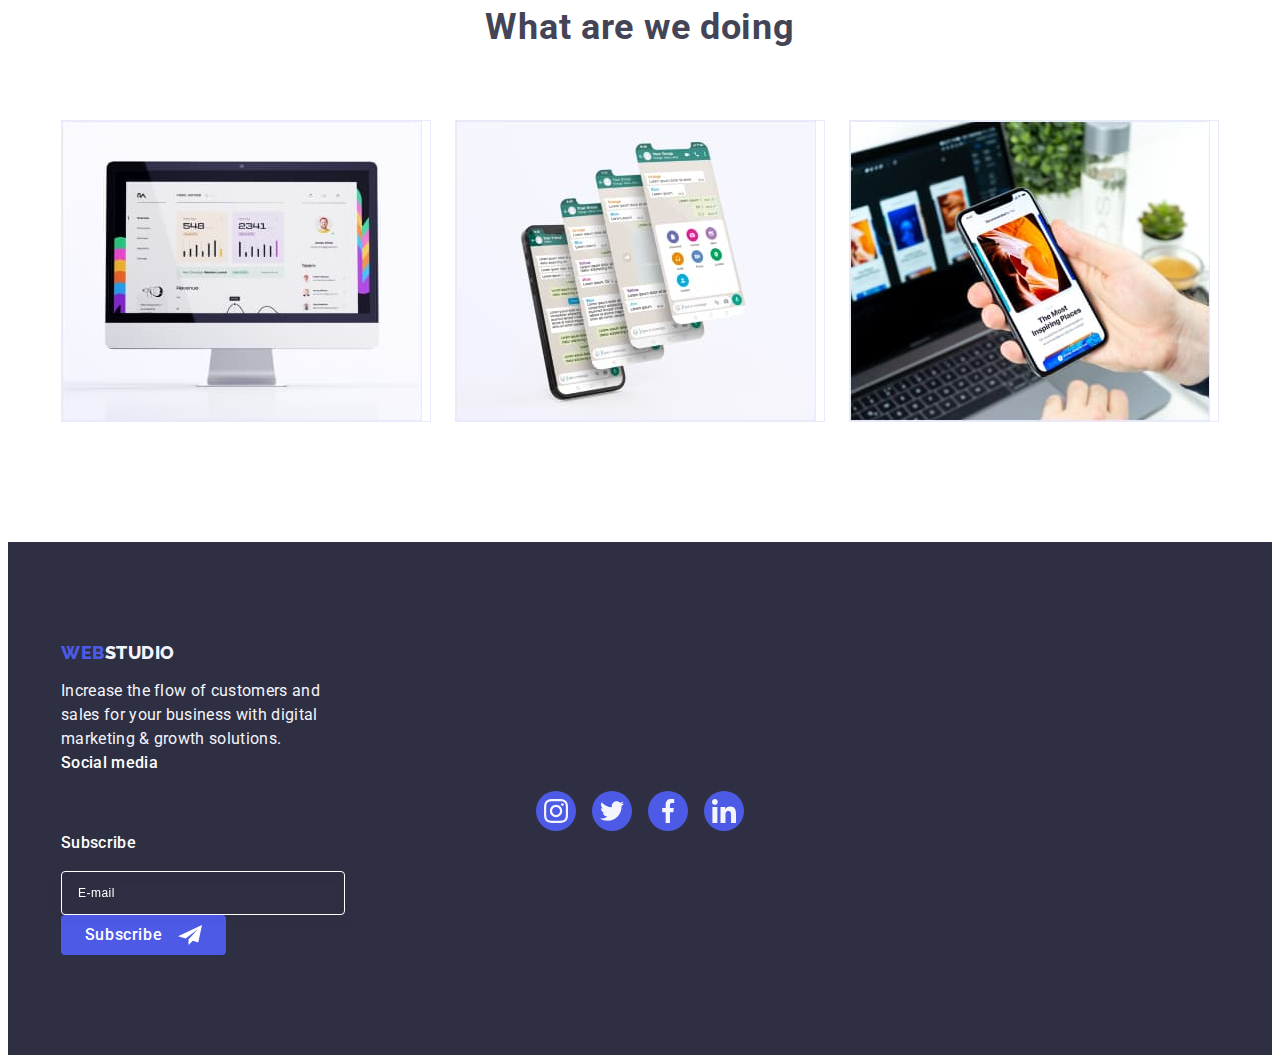
==== commit b3768dbd: "media sections and start footer" ====
--- a/index.html
+++ b/index.html
@@ -71,7 +71,7 @@
       </section> -->
 
       <!--Section_1-->
-      <section class="features">
+      <!-- <section class="features">
         <div class="container features-container">
           <h2 class="visually-hidden">Features</h2>
 
@@ -84,7 +84,7 @@
                   </svg>
                 </div>
               </div>
-              <h3 class="features-title title">Strategy</h3>
+              <h3 class="features-title">Strategy</h3>
               <p class="features-text text">
                 Our goal is to identify the business problem to walk away with
                 the perfect and creative solution.
@@ -99,7 +99,7 @@
                   </svg>
                 </div>
               </div>
-              <h3 class="features-title title">Punctuality</h3>
+              <h3 class="features-title">Punctuality</h3>
               <p class="features-text text">
                 Bring the key message to the brand's audience for the best price
                 within the shortest possible time.
@@ -114,7 +114,7 @@
                   </svg>
                 </div>
               </div>
-              <h3 class="features-title title">Diligence</h3>
+              <h3 class="features-title">Diligence</h3>
               <p class="features-text text">
                 Research and confirm brands that present the strongest digital
                 growth opportunities and minimize risk.
@@ -129,7 +129,7 @@
                   </svg>
                 </div>
               </div>
-              <h3 class="features-title title">Technologies</h3>
+              <h3 class="features-title">Technologies</h3>
               <p class="features-text text">
                 Design practice focused on digital experiences. We bring forth a
                 deep passion for problem-solving.
@@ -137,12 +137,12 @@
             </li>
           </ul>
         </div>
-      </section>
-
-      <!--Section_2-->
-      <!-- <section class="section">
+      </section> -->
+
+      <!--Section 2-->
+      <section class="section">
         <div class="container">
-          <h2 class="section-title title">What are we doing</h2>
+          <h2 class="section-title">What are we doing</h2>
           <ul class="section-list list">
             <li class="section-item">
               <img
@@ -173,11 +173,11 @@
             </li>
           </ul>
         </div>
-      </section> -->
+      </section>
       <!--Section 3-->
-      <section class="teamcards">
+      <!-- <section class="teamcards">
         <div class="container">
-          <h2 class="teamcards-title title">Our Team</h2>
+          <h2 class="teamcards-title">Our Team</h2>
           <ul class="teamcards-list list">
             <li class="teamcards-item">
               <img
@@ -188,7 +188,7 @@
                 class="teamcards-img"
               />
               <div class="teamcards-wrap">
-                <h3 class="teamcards-subtitle subtitle">Mark Guerrero</h3>
+                <h3 class="teamcards-subtitle">Mark Guerrero</h3>
                 <p class="teamcards-text text">Product Designer</p>
                 <ul class="teamcards-soc-list list">
                   <li class="teamcards-soc-item">
@@ -251,7 +251,7 @@
                 class="teamcards-img"
               />
               <div class="teamcards-wrap">
-                <h3 class="teamcards-subtitle subtitle">Tom Ford</h3>
+                <h3 class="teamcards-subtitle">Tom Ford</h3>
                 <p class="teamcards-text text">Frontend Developer</p>
                 <ul class="teamcards-soc-list list">
                   <li class="teamcards-soc-item">
@@ -314,7 +314,7 @@
                 class="teamcards-img"
               />
               <div class="teamcards-wrap">
-                <h3 class="teamcards-subtitle subtitle">Camila Garcia</h3>
+                <h3 class="teamcards-subtitle">Camila Garcia</h3>
                 <p class="teamcards-text text">Marketing</p>
                 <ul class="teamcards-soc-list list">
                   <li class="teamcards-soc-item">
@@ -377,7 +377,7 @@
                 class="teamcards-img"
               />
               <div class="teamcards-wrap">
-                <h3 class="teamcards-subtitle subtitle">Daniel Wilson</h3>
+                <h3 class="teamcards-subtitle">Daniel Wilson</h3>
                 <p class="teamcards-text text">UI Designer</p>
                 <ul class="teamcards-soc-list list">
                   <li class="teamcards-soc-item">
@@ -433,13 +433,13 @@
             </li>
           </ul>
         </div>
-      </section>
+      </section> -->
 
       <!-- Section 4 -->
 
       <!-- <section class="costumers">
         <div class="container">
-          <h2 class="costumers-title title">Customers</h2>
+          <h2 class="costumers-title">Customers</h2>
           <ul class="costumers-list list">
             <li class="costumers-item">
               <a class="costumers-link link" href="">
@@ -488,7 +488,7 @@
       </section> -->
     </main>
     <!-- Footer -->
-    <!-- <footer class="footer">
+    <footer class="footer">
       <div class="container footer-container">
         <div class="footer-wrap">
           <a href="./index.html" class="footer-link link"
@@ -574,7 +574,7 @@
           </form>
         </div>
       </div>
-    </footer> -->
+    </footer>
     <div class="backdrop is-hidden" data-modal>
       <div class="modal">
         <button type="button" class="close-modal" data-modal-close>
--- a/css/styles.css
+++ b/css/styles.css
@@ -82,22 +82,6 @@
   clip-path: inset(100%);
   clip: rect(0 0 0 0);
   overflow: hidden;
-}
-
-.subtitle {
-  font-size: 20px;
-  font-weight: 500;
-  line-height: 1.2;
-  letter-spacing: 0.4px;
-  color: var(--title-color);
-}
-
-.title {
-  font-size: 36px;
-  font-weight: 700;
-  line-height: 1.11;
-  letter-spacing: 0.72px;
-  color: var(--title-color);
 }
 
 .text {
@@ -322,7 +306,6 @@
 }
 
 .features-item {
-  /* width: calc((100% - 72px) / 4); */
   width: 100%;
 }
 
@@ -344,6 +327,10 @@
 .features-title {
   margin-bottom: 8px;
   text-align: center;
+  font-size: 36px;
+  line-height: 1.11;
+  letter-spacing: 0.72px;
+  color: var(--title-color);
 }
 
 .features-text {
@@ -360,20 +347,20 @@
 
 .section-list {
   display: flex;
+  gap: 24px;
 }
 
 .section-item {
-  margin-right: 24px;
   border: 1px solid #e7e9fc;
   width: calc((100% - 48px) / 3);
 }
 
-.section-item:last-child {
-  margin-right: 0;
-}
-
 .section-title {
   margin-bottom: 72px;
+  text-align: center;
+  font-size: 36px;
+  line-height: 1.11;
+  letter-spacing: 0.72px;
 }
 
 /* Section 3 */
@@ -387,28 +374,26 @@
 .teamcards-list {
   display: flex;
   flex-wrap: wrap;
-  width: 264px;
+  gap: 24px;
+  max-width: 264px;
   margin: auto;
 }
 
 .teamcards-item {
   background: var(--cards-item-back-color);
-
-  margin-bottom: 32px;
   width: 100%;
-  /* width: calc((100% - 72px) / 4); */
   border-radius: 0px 0px 4px 4px;
   box-shadow: 0px 1px 6px rgba(46, 47, 66, 0.08),
     0px 1px 1px rgba(46, 47, 66, 0.16), 0px 2px 1px rgba(46, 47, 66, 0.08);
 }
 
-.teamcards-item:last-child {
-  margin-bottom: 0;
-}
-
 .teamcards-title {
   margin-bottom: 72px;
   text-align: center;
+  font-size: 36px;
+  line-height: 1.11;
+  letter-spacing: 0.72px;
+  color: var(--title-color);
 }
 
 .teamcards-img {
@@ -422,6 +407,11 @@
 .teamcards-subtitle {
   margin-bottom: 8px;
   text-align: center;
+  font-size: 20px;
+  font-weight: 500;
+  line-height: 1.2;
+  letter-spacing: 0.4px;
+  color: var(--title-color);
 }
 
 .teamcards-text {
@@ -465,20 +455,26 @@
 
 .costumers-title {
   margin-bottom: 72px;
+  text-align: center;
+  font-size: 36px;
+  line-height: 1.11;
+  letter-spacing: 0.72px;
 }
 
 .costumers {
-  padding-bottom: 120px;
-  padding-top: 120px;
+  padding-bottom: 96px;
+  padding-top: 96px;
 }
 
 .costumers-list {
   display: flex;
-  gap: 24px;
+  flex-wrap: wrap;
+  gap: 72px 16px;
 }
 
 .costumers-item {
-  width: calc((100% - 120px) / 6);
+  width: calc((100% - 16px) / 2);
+  max-width: 190px;
   height: 88px;
 }
 
@@ -615,12 +611,14 @@
   background: var(--footer-back-color);
   padding-top: 100px;
   padding-bottom: 100px;
-  display: flex;
+  /* display: flex; */
 }
 
 .footer-container {
-  display: flex;
-  align-items: baseline;
+  /* display: flex; */
+  /* align-items: baseline; */
+  flex-direction: column;
+  align-items: center;
 }
 
 .footer-wrap {
@@ -651,7 +649,7 @@
 /* Footer Icon */
 
 .footer-soc {
-  display: flex;
+  /* display: flex; */
   align-items: start;
   justify-content: center;
   flex-direction: column;
@@ -700,7 +698,7 @@
 /* Footer Form */
 
 .footer-form {
-  display: flex;
+  /* display: flex; */
   gap: 24px;
 }
 
--- a/css/media.css
+++ b/css/media.css
@@ -13,11 +13,6 @@
 
   /* Section */
 
-  /* .features-list {
-    display: flex;
-    flex-wrap: wrap;
-  } */
-
   .features-title {
     text-align: start;
   }
@@ -28,13 +23,33 @@
 
   /* Section 3 */
 
+  .teamcards > .container {
+    max-width: 582px;
+  }
+
   .teamcards-list {
-    width: 768px;
+    max-width: 100%;
+    gap: 64px 24px;
   }
 
   .teamcards-item {
-    margin-right: 24px;
     width: calc((100% - 24px) / 2);
+  }
+
+  /* Section 4 */
+
+  .costumers > .container {
+    max-width: 582px;
+  }
+
+  .costumers-list {
+    gap: 72px 24px;
+  }
+
+  .costumers-item {
+    width: calc((100% - 24px) / 3);
+    max-width: 168px;
+    height: 88px;
   }
 }
 
@@ -61,21 +76,64 @@
   }
 
   .features-title {
-    text-align: start;
+    font-size: 20px;
+    font-weight: 500;
+    line-height: 1.2;
+    letter-spacing: 0.4px;
   }
 
   .features-text {
     margin-bottom: 0;
   }
 
-  .subtitle {
-    font-weight: 500;
-    font-size: 20px;
-    line-height: 1.2;
-    letter-spacing: 0.02em;
-  }
-
   .text {
     font-weight: normal;
   }
+
+  /* Section 2 */
+
+  .section {
+    display: block;
+  }
+
+  /* Section 3 */
+
+  .teamcards > .container {
+    max-width: 1128px;
+  }
+
+  .teamcards {
+    padding-bottom: 120px;
+    padding-top: 120px;
+  }
+
+  .teamcards-list {
+    max-width: 100%;
+    gap: 24px;
+  }
+
+  .teamcards-item {
+    width: calc((100% - 72px) / 4);
+  }
+
+  /* Section 4 */
+
+  .costumers > .container {
+    max-width: 1158px;
+  }
+
+  .costumers {
+    padding-bottom: 120px;
+    padding-top: 120px;
+  }
+
+  .costumers-list {
+    gap: 24px;
+  }
+
+  .costumers-item {
+    width: calc((100% - 120px) / 6);
+    max-width: 168px;
+    height: 88px;
+  }
 }
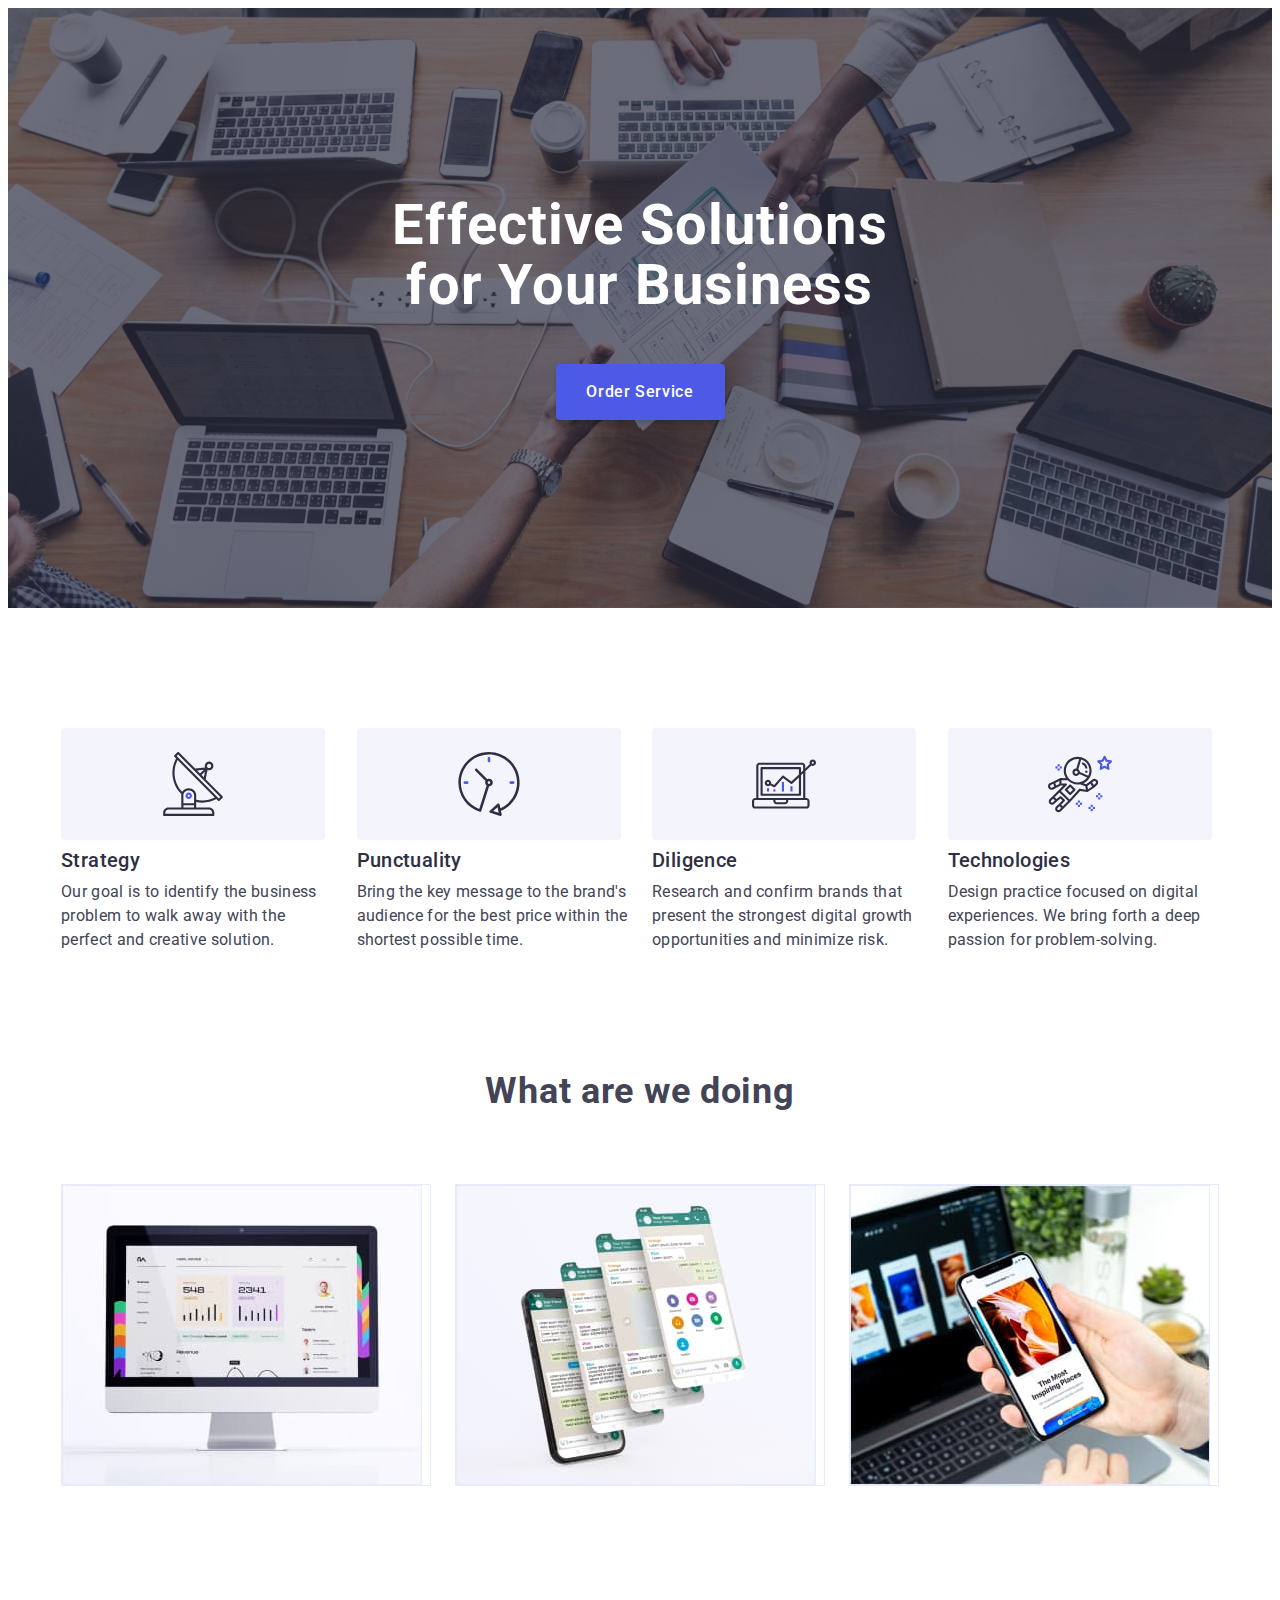
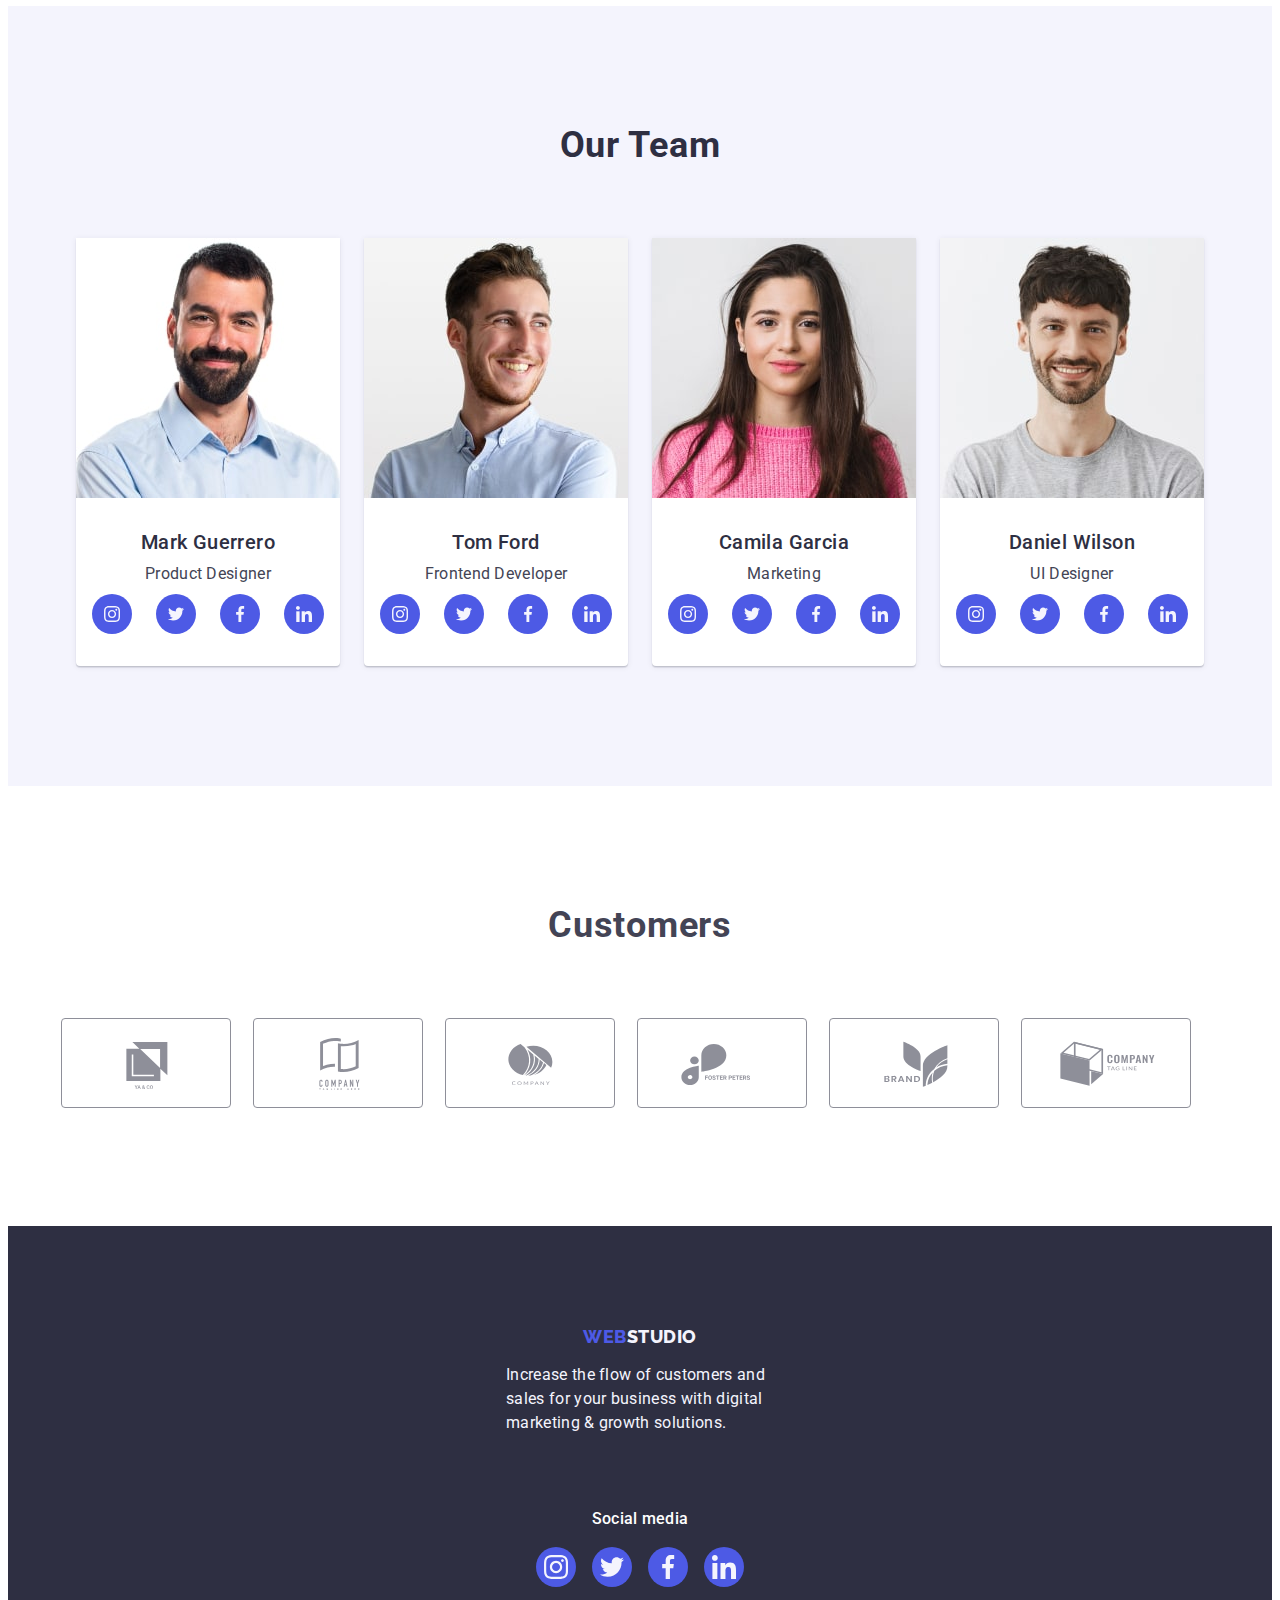
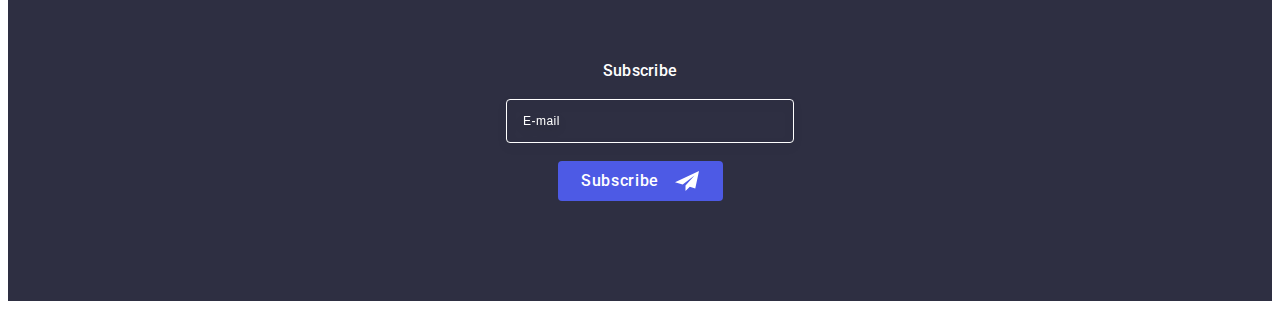
==== commit a65fd3f8: "media section hero and start footer" ====
--- a/index.html
+++ b/index.html
@@ -61,29 +61,28 @@
 
     <main>
       <!--Hero-->
-      <!-- <section class="hero">
+      <section class="hero">
         <div class="container hero-container">
           <h1 class="hero-title">Effective Solutions for Your Business</h1>
           <button type="button" class="hero-btn" data-modal-open>
             Order Service
           </button>
         </div>
-      </section> -->
-
-      <!--Section_1-->
-      <!-- <section class="features">
+      </section>
+
+      <!--Section 1-->
+      <section class="features">
         <div class="container features-container">
           <h2 class="visually-hidden">Features</h2>
 
           <ul class="features-list list">
             <li class="features-item">
-              <div class="media-wrap">
-                <div class="features-wrap">
-                  <svg width="64" height="64">
-                    <use href="./images/icons.svg#icon-antenna"></use>
-                  </svg>
-                </div>
-              </div>
+              <div class="features-wrap">
+                <svg width="64" height="64">
+                  <use href="./images/icons.svg#icon-antenna"></use>
+                </svg>
+              </div>
+
               <h3 class="features-title">Strategy</h3>
               <p class="features-text text">
                 Our goal is to identify the business problem to walk away with
@@ -92,13 +91,12 @@
             </li>
 
             <li class="features-item">
-              <div class="media-wrap">
-                <div class="features-wrap">
-                  <svg width="64" height="64">
-                    <use href="./images/icons.svg#icon-clock"></use>
-                  </svg>
-                </div>
-              </div>
+              <div class="features-wrap">
+                <svg width="64" height="64">
+                  <use href="./images/icons.svg#icon-clock"></use>
+                </svg>
+              </div>
+
               <h3 class="features-title">Punctuality</h3>
               <p class="features-text text">
                 Bring the key message to the brand's audience for the best price
@@ -107,13 +105,12 @@
             </li>
 
             <li class="features-item">
-              <div class="media-wrap">
-                <div class="features-wrap">
-                  <svg width="64" height="64">
-                    <use href="./images/icons.svg#icon-diagram"></use>
-                  </svg>
-                </div>
-              </div>
+              <div class="features-wrap">
+                <svg width="64" height="64">
+                  <use href="./images/icons.svg#icon-diagram"></use>
+                </svg>
+              </div>
+
               <h3 class="features-title">Diligence</h3>
               <p class="features-text text">
                 Research and confirm brands that present the strongest digital
@@ -122,13 +119,12 @@
             </li>
 
             <li class="features-item">
-              <div class="media-wrap">
-                <div class="features-wrap">
-                  <svg width="64" height="64">
-                    <use href="./images/icons.svg#icon-astronaut"></use>
-                  </svg>
-                </div>
-              </div>
+              <div class="features-wrap">
+                <svg width="64" height="64">
+                  <use href="./images/icons.svg#icon-astronaut"></use>
+                </svg>
+              </div>
+
               <h3 class="features-title">Technologies</h3>
               <p class="features-text text">
                 Design practice focused on digital experiences. We bring forth a
@@ -137,7 +133,7 @@
             </li>
           </ul>
         </div>
-      </section> -->
+      </section>
 
       <!--Section 2-->
       <section class="section">
@@ -147,6 +143,7 @@
             <li class="section-item">
               <img
                 class="section-img"
+                srcset="./images/img_1.jpg 1x, ./images/img_1_2x.jpg 2x"
                 src="./images/img_1.jpg"
                 alt="monitor_screen"
                 width="360"
@@ -156,6 +153,7 @@
             <li class="section-item">
               <img
                 class="section-img"
+                srcset="./images/img_2.jpg 1x, ./images/img_2_2x.jpg 2x"
                 src="./images/img_2.jpg"
                 alt="mobile_phone"
                 width="360"
@@ -165,6 +163,7 @@
             <li class="section-item">
               <img
                 class="section-img"
+                srcset="./images/img_3.jpg 1x, ./images/img_3_2x.jpg 2x"
                 src="./images/img_3.jpg"
                 alt="mobile_phone_and_laptop"
                 width="360"
@@ -175,12 +174,13 @@
         </div>
       </section>
       <!--Section 3-->
-      <!-- <section class="teamcards">
+      <section class="teamcards">
         <div class="container">
           <h2 class="teamcards-title">Our Team</h2>
           <ul class="teamcards-list list">
             <li class="teamcards-item">
               <img
+                srcset="./images/team_img1.jpg 1x, ./images/team_img1_2x.jpg 2x"
                 src="./images/team_img1.jpg"
                 alt="Designer_Mark"
                 width="264"
@@ -244,6 +244,7 @@
             </li>
             <li class="teamcards-item">
               <img
+                srcset="./images/team_img2.jpg 1x, ./images/team_img2_2x.jpg 2x"
                 src="./images/team_img2.jpg"
                 alt="Frontend_Tom"
                 width="264"
@@ -307,6 +308,7 @@
             </li>
             <li class="teamcards-item">
               <img
+                srcset="./images/team_img3.jpg 1x, ./images/team_img3_2x.jpg 2x"
                 src="./images/team_img3.jpg"
                 alt="Marketing_Camila"
                 width="264"
@@ -370,6 +372,7 @@
             </li>
             <li class="teamcards-item">
               <img
+                srcset="./images/team_img4.jpg 1x, ./images/team_img4_2x.jpg 2x"
                 src="./images/team_img4.jpg"
                 alt="Designer_Deniel"
                 width="264"
@@ -433,11 +436,11 @@
             </li>
           </ul>
         </div>
-      </section> -->
+      </section>
 
       <!-- Section 4 -->
 
-      <!-- <section class="costumers">
+      <section class="costumers">
         <div class="container">
           <h2 class="costumers-title">Customers</h2>
           <ul class="costumers-list list">
@@ -485,9 +488,11 @@
             </li>
           </ul>
         </div>
-      </section> -->
+      </section>
     </main>
+
     <!-- Footer -->
+
     <footer class="footer">
       <div class="container footer-container">
         <div class="footer-wrap">
--- a/css/styles.css
+++ b/css/styles.css
@@ -85,7 +85,6 @@
 }
 
 .text {
-  font-weight: 500;
   font-size: 16px;
   line-height: 1.5;
   letter-spacing: 0.02em;
@@ -144,6 +143,7 @@
 
 .header-flex {
   display: flex;
+  padding: 24px 0;
 }
 
 .header-nav {
@@ -167,7 +167,7 @@
 }
 
 .header-list {
-  display: flex;
+  display: none;
   gap: 40px;
 }
 
@@ -219,7 +219,7 @@
 }
 
 .address-list {
-  display: flex;
+  display: none;
   gap: 40px;
 }
 
@@ -230,8 +230,6 @@
   color: var(--address-color);
   display: block;
 
-  padding: 24px 0;
-
   transition: color var(--tra-speed) var(--tra-function);
 }
 
@@ -243,28 +241,39 @@
 /* Hero */
 
 .hero {
-  max-width: 1440px;
   margin-left: auto;
   margin-right: auto;
   background: var(--hero-back-color);
-  padding: 188px 0;
+  padding: 112px 0;
   background-image: linear-gradient(
       rgba(46, 47, 66, 0.7),
       rgba(46, 47, 66, 0.7)
     ),
-    url(../images/bg_img/hero_bg.jpg);
+    url(../images/bg_img/hero-bg-mob.jpg);
   background-repeat: no-repeat;
   background-position: center;
   background-size: cover;
 }
 
+@media (min-device-pixel-ratio: 2),
+  (min-resolution: 192dpi),
+  (min-resolution: 2dppx) {
+  .hero {
+    background-image: linear-gradient(
+        rgba(46, 47, 66, 0.7),
+        rgba(46, 47, 66, 0.7)
+      ),
+      url(../images/bg_img/hero-bg-mob-2x.jpg);
+  }
+}
+
 .hero-title {
-  font-size: 56px;
-  line-height: 1.07;
-  letter-spacing: 0.02em;
+  font-size: 36px;
+  line-height: 1.11;
+  letter-spacing: 0.72px;
   color: var(--hero-title-color);
-  max-width: 496px;
-  margin: 0 auto 48px;
+  max-width: 320px;
+  margin: 0 auto 72px;
   text-align: center;
 }
 
@@ -292,7 +301,7 @@
   background: var(--btn-hover-color);
 }
 
-/* Section */
+/* Section 1 */
 
 .features {
   padding-bottom: 96px;
@@ -309,19 +318,8 @@
   width: 100%;
 }
 
-.media-wrap {
+.features-wrap {
   display: none;
-}
-
-.features-wrap {
-  width: 264px;
-  height: 112px;
-  background-color: var(--features-icon-bgc);
-  border-radius: 4px;
-  display: flex;
-  align-items: center;
-  justify-content: center;
-  margin-bottom: 8px;
 }
 
 .features-title {
@@ -341,26 +339,7 @@
 /* Section 2 */
 
 .section {
-  padding-bottom: 120px;
   display: none;
-}
-
-.section-list {
-  display: flex;
-  gap: 24px;
-}
-
-.section-item {
-  border: 1px solid #e7e9fc;
-  width: calc((100% - 48px) / 3);
-}
-
-.section-title {
-  margin-bottom: 72px;
-  text-align: center;
-  font-size: 36px;
-  line-height: 1.11;
-  letter-spacing: 0.72px;
 }
 
 /* Section 3 */
@@ -611,23 +590,30 @@
   background: var(--footer-back-color);
   padding-top: 100px;
   padding-bottom: 100px;
-  /* display: flex; */
+  display: flex;
+  flex-direction: row;
 }
 
 .footer-container {
-  /* display: flex; */
+  display: flex;
+  flex-direction: row;
+
   /* align-items: baseline; */
   flex-direction: column;
   align-items: center;
 }
 
 .footer-wrap {
-  margin-right: 120px;
+  width: 100%;
+  /* margin-right: 120px; */
+  /* display: flex; */
+  /* flex-wrap: wrap; */
 }
 
 .footer-text {
   color: var(--footer-text-color);
-  max-width: 264px;
+  max-width: 268px;
+  margin-bottom: 72px;
 }
 
 .footer-link {
@@ -638,8 +624,11 @@
   letter-spacing: 0.03em;
   text-transform: uppercase;
   color: var(--logo-color);
-  display: inline-block;
+  display: flex;
   margin-bottom: 16px;
+  justify-content: center;
+
+  align-items: center;
 }
 
 .footer-logo {
@@ -649,9 +638,10 @@
 /* Footer Icon */
 
 .footer-soc {
-  /* display: flex; */
-  align-items: start;
-  justify-content: center;
+  display: flex;
+
+  align-items: center;
+  /* justify-content: center; */
   flex-direction: column;
 }
 
@@ -662,12 +652,14 @@
   letter-spacing: 0.02em;
   color: var(--footer-title-color);
   margin-bottom: 16px;
+  text-align: center;
 }
 
 .footer-soc-list {
   display: flex;
   justify-content: center;
   gap: 16px;
+  margin-bottom: 72px;
 }
 
 .footer-soc-item {
@@ -698,17 +690,23 @@
 /* Footer Form */
 
 .footer-form {
-  /* display: flex; */
-  gap: 24px;
+  width: 100%;
+  /* gap: 24px; */
+  /* display: flex;
+  flex-direction: column;
+  align-items: center; */
 }
 
 .footer-field {
-  margin-left: auto;
+  width: 100%;
+
+  margin-left: 0;
 }
 
 .footer-input {
-  width: 264px;
+  width: 100%;
   height: 40px;
+  margin-bottom: 18px;
   border: 1px solid #ffffff;
   border-radius: 4px;
   outline: transparent;
@@ -750,6 +748,7 @@
   background-color: var(--btn-color);
   border-radius: 4px;
   border-color: transparent;
+  margin: 0 auto;
   border: none;
   cursor: pointer;
 
@@ -784,7 +783,7 @@
   left: 50%;
   padding: 72px 24px 24px 24px;
   transform: translate(-50%, -50%) scaleY(1);
-  width: 408px;
+  width: 392px;
   min-height: 584px;
   background-color: #fcfcfc;
   box-shadow: 0px 1px 1px rgba(0, 0, 0, 0.14), 0px 1px 3px rgba(0, 0, 0, 0.12),
--- a/css/media.css
+++ b/css/media.css
@@ -11,7 +11,37 @@
     max-width: 766px;
   }
 
-  /* Section */
+  /* Hero */
+
+  .hero {
+    background-image: linear-gradient(
+        rgba(46, 47, 66, 0.7),
+        rgba(46, 47, 66, 0.7)
+      ),
+      url(../images/bg_img/hero-bg-tablet.jpg);
+  }
+
+  @media (min-device-pixel-ratio: 2),
+    (min-resolution: 192dpi),
+    (min-resolution: 2dppx) {
+    .hero {
+      background-image: linear-gradient(
+          rgba(46, 47, 66, 0.7),
+          rgba(46, 47, 66, 0.7)
+        ),
+        url(../images/bg_img/hero-bg-tablet-2x.jpg);
+    }
+  }
+
+  .hero-title {
+    font-size: 56px;
+    line-height: 1.07;
+    letter-spacing: 0.02em;
+    max-width: 496px;
+    margin: 0 auto 36px;
+  }
+
+  /* Section 1 */
 
   .features-title {
     text-align: start;
@@ -51,6 +81,10 @@
     max-width: 168px;
     height: 88px;
   }
+
+  .modal {
+    width: 408px;
+  }
 }
 
 @media screen and (min-width: 1158px) {
@@ -58,6 +92,43 @@
     max-width: 1158px;
   }
 
+  /* Hero */
+
+  .hero {
+    padding: 188px 0;
+    background-image: linear-gradient(
+        rgba(46, 47, 66, 0.7),
+        rgba(46, 47, 66, 0.7)
+      ),
+      url(../images/bg_img/hero_bg.jpg);
+  }
+
+  @media (min-device-pixel-ratio: 2),
+    (min-resolution: 192dpi),
+    (min-resolution: 2dppx) {
+    .hero {
+      background-image: linear-gradient(
+          rgba(46, 47, 66, 0.7),
+          rgba(46, 47, 66, 0.7)
+        ),
+        url(../images/bg_img/hero-bg-2x.jpg);
+    }
+  }
+
+  .hero-title {
+    font-size: 56px;
+    line-height: 1.07;
+    letter-spacing: 0.02em;
+    max-width: 496px;
+    margin: 0 auto 48px;
+    text-align: center;
+  }
+
+  .hero-btn {
+  }
+
+  /* Section 1 */
+
   .features {
     padding-top: 120px;
     padding-bottom: 120px;
@@ -71,8 +142,15 @@
     width: calc((100% - 72px) / 4);
   }
 
-  .media-wrap {
-    display: block;
+  .features-wrap {
+    width: 264px;
+    height: 112px;
+    background-color: var(--features-icon-bgc);
+    border-radius: 4px;
+    display: flex;
+    align-items: center;
+    justify-content: center;
+    margin-bottom: 8px;
   }
 
   .features-title {
@@ -93,7 +171,26 @@
   /* Section 2 */
 
   .section {
+    padding-bottom: 120px;
     display: block;
+  }
+
+  .section-list {
+    display: flex;
+    gap: 24px;
+  }
+
+  .section-item {
+    border: 1px solid #e7e9fc;
+    width: calc((100% - 48px) / 3);
+  }
+
+  .section-title {
+    margin-bottom: 72px;
+    text-align: center;
+    font-size: 36px;
+    line-height: 1.11;
+    letter-spacing: 0.72px;
   }
 
   /* Section 3 */
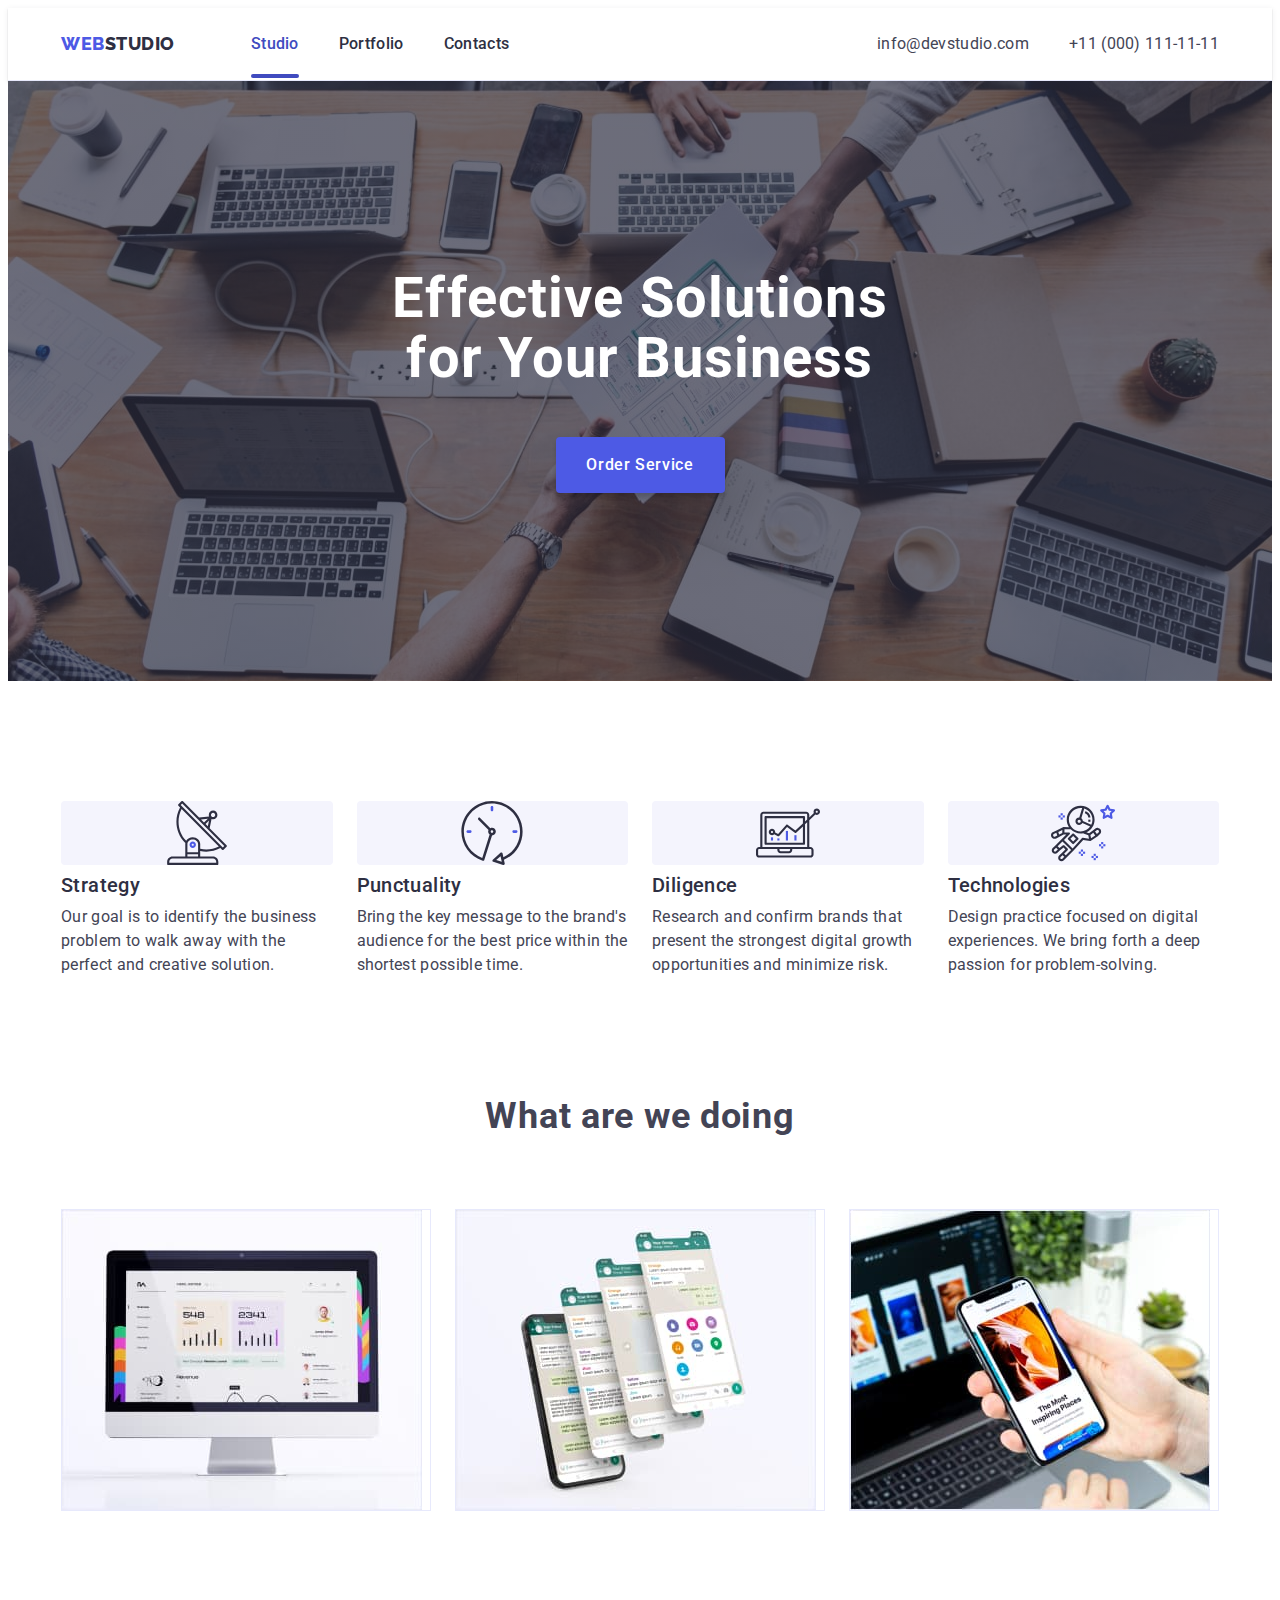
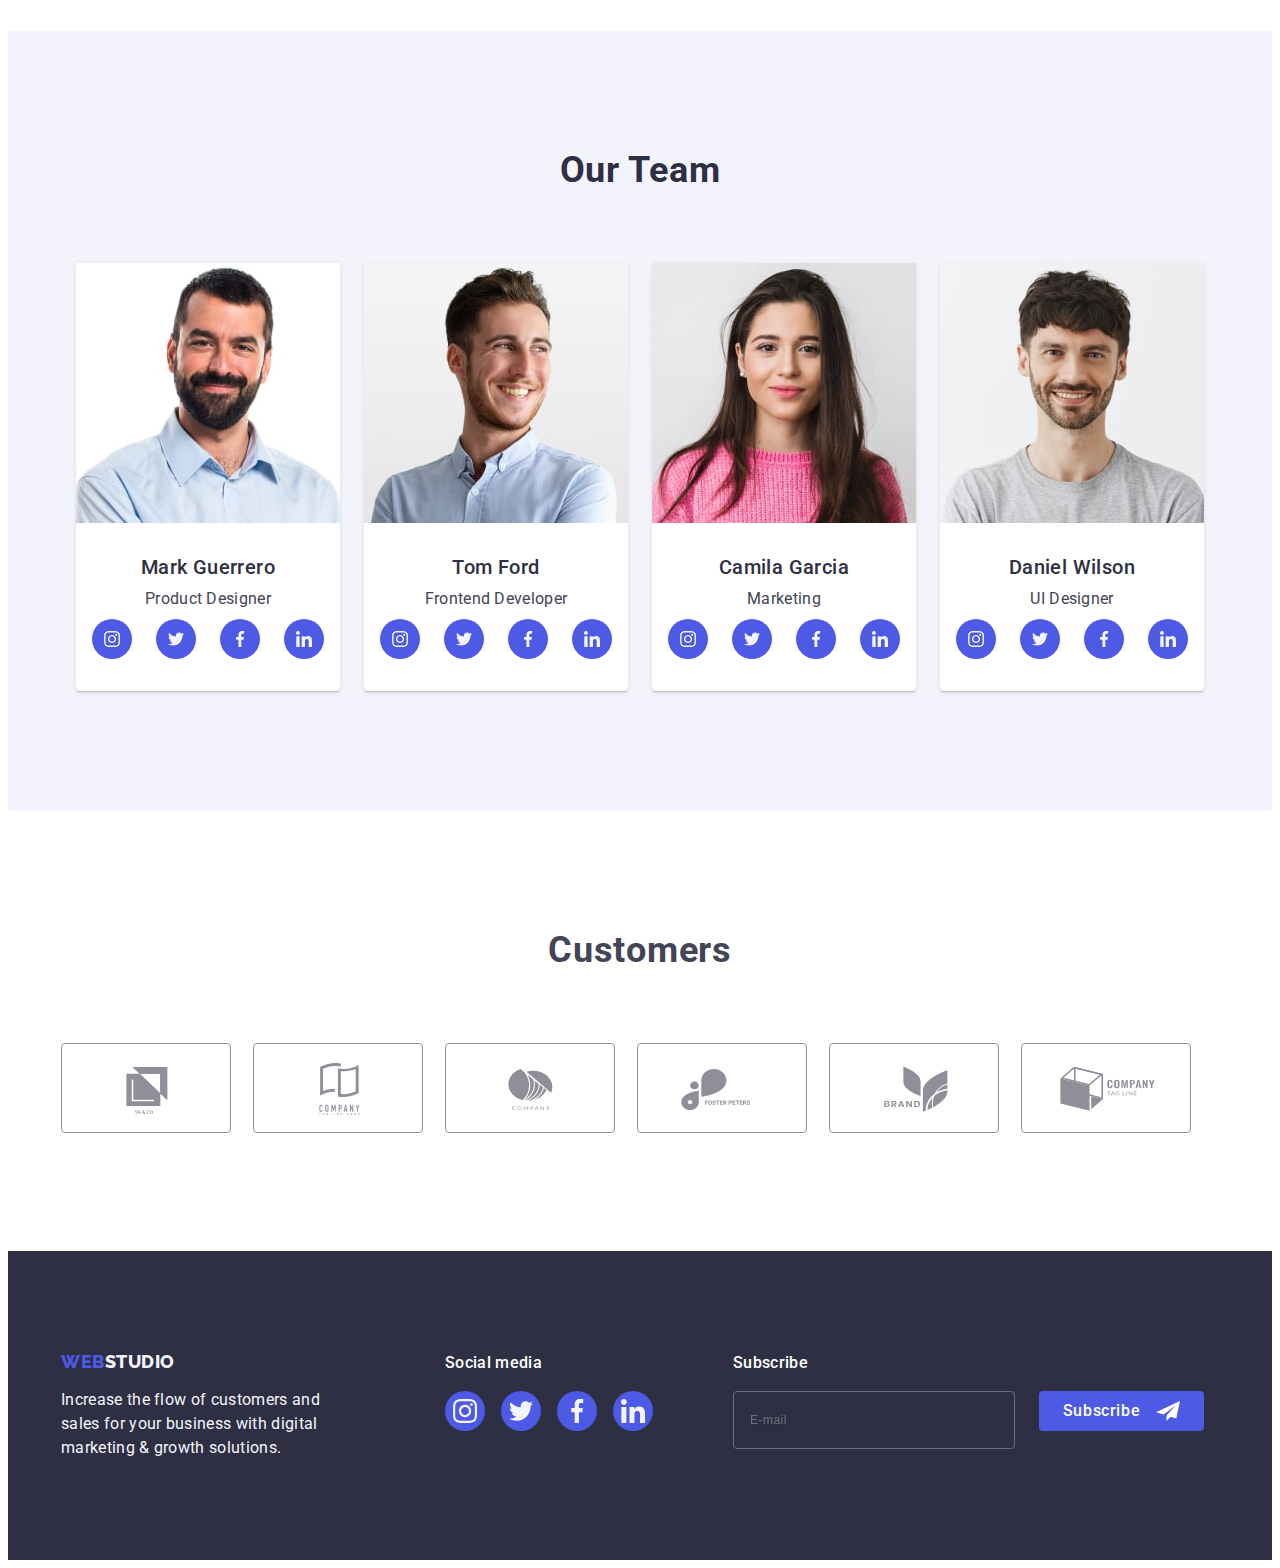
==== commit ba014a5c: "okk" ====
--- a/index.html
+++ b/index.html
@@ -23,7 +23,7 @@
   </head>
   <body>
     <!-- Header -->
-    <!-- <header class="header">
+    <header class="header">
       <div class="container header-flex">
         <nav class="header-nav">
           <a href="./index.html" class="header-link-logo link"
@@ -56,8 +56,103 @@
             </li>
           </ul>
         </address>
+        <button class="mob-open-btn js-open-menu" type="button">
+          <svg width="32" height="22" class="head-mob-icon">
+            <use href="./images/icons.svg#mob-menu-open-icon"></use>
+          </svg>
+        </button>
+        <div class="mob-menu js-menu-container is-hidden">
+          <div>
+            <button type="button" class="mob-close-btn js-close-menu">
+              <svg width="8" height="8" class="icon-close-mob-menu">
+                <use href="./images/icons.svg#icon-Vector"></use>
+              </svg>
+            </button>
+            <ul class="mob-menu-list list">
+              <li class="mob-menu-item">
+                <a class="mob-menu-link link" href="./index.html">Studio</a>
+              </li>
+              <li class="mob-menu-item">
+                <a class="mob-menu-link link" href="./portfolio.html"
+                  >Portfolio</a
+                >
+              </li>
+              <li class="mob-menu-item">
+                <a class="mob-menu-link link" href="">Contacts</a>
+              </li>
+            </ul>
+          </div>
+          <div>
+            <address class="mob-menu-address">
+              <ul class="mob-menu-address-list list">
+                <li class="mob-menu-address-item">
+                  <a class="mob-menu-address-link link" href="tel:+110001111111"
+                    >+11 (000) 111-11-11</a
+                  >
+                </li>
+                <li class="mob-menu-address-item">
+                  <a
+                    class="mob-menu-address-link mail link"
+                    href="mailto:info@devstudio.com"
+                    >info@devstudio.com</a
+                  >
+                </li>
+              </ul>
+            </address>
+            <ul class="mob-menu-soc-list list">
+              <li class="mob-menu-soc-item">
+                <a
+                  href=""
+                  class="mob-menu-soc-link link"
+                  target="_blank"
+                  rel="noopener noreferrer"
+                >
+                  <svg width="16" height="16" class="mob-menu-icon">
+                    <use href="./images/icons.svg#icon-instagram"></use>
+                  </svg>
+                </a>
+              </li>
+              <li class="mob-menu-soc-item">
+                <a
+                  href=""
+                  class="mob-menu-soc-link link"
+                  target="_blank"
+                  rel="noopener noreferrer"
+                >
+                  <svg width="16" height="16" class="mob-menu-icon">
+                    <use href="./images/icons.svg#icon-twitter"></use>
+                  </svg>
+                </a>
+              </li>
+              <li class="mob-menu-soc-item">
+                <a
+                  href=""
+                  class="mob-menu-soc-link link"
+                  target="_blank"
+                  rel="noopener noreferrer"
+                >
+                  <svg width="16" height="16" class="mob-menu-icon">
+                    <use href="./images/icons.svg#icon-facebook"></use>
+                  </svg>
+                </a>
+              </li>
+              <li class="mob-menu-soc-item">
+                <a
+                  href=""
+                  class="mob-menu-soc-link link"
+                  target="_blank"
+                  rel="noopener noreferrer"
+                >
+                  <svg width="16" height="16" class="mob-menu-icon">
+                    <use href="./images/icons.svg#icon-linkedin"></use>
+                  </svg>
+                </a>
+              </li>
+            </ul>
+          </div>
+        </div>
       </div>
-    </header> -->
+    </header>
 
     <main>
       <!--Hero-->
@@ -499,7 +594,8 @@
           <a href="./index.html" class="footer-link link"
             >Web<span class="footer-logo">Studio</span></a
           >
-          <p class="footer-text text">
+
+          <p class="footer-text">
             Increase the flow of customers and sales for your business with
             digital marketing & growth solutions.
           </p>
@@ -673,5 +769,6 @@
       </div>
     </div>
     <script src="./js/modal.js"></script>
+    <script src="./js/mobile-menu.js"></script>
   </body>
 </html>
--- a/css/styles.css
+++ b/css/styles.css
@@ -84,13 +84,6 @@
   overflow: hidden;
 }
 
-.text {
-  font-size: 16px;
-  line-height: 1.5;
-  letter-spacing: 0.02em;
-  color: var(--body-text-color);
-}
-
 body {
   font-family: "Roboto", sans-serif;
   background: var(--body-back-color);
@@ -126,12 +119,6 @@
   max-width: 100%;
   height: auto;
 }
-
-/* .container {
-  width: 1158px;
-  padding: 0 15px 0 15px;
-  margin: 0 auto;
-} */
 
 /* Header */
 
@@ -168,74 +155,148 @@
 
 .header-list {
   display: none;
-  gap: 40px;
-}
-
-.header-link {
-  position: relative;
-  font-weight: 500;
-  font-size: 16px;
-  line-height: 1.5;
-  letter-spacing: 0.02em;
-  color: var(--link-color);
-  padding: 24px 0;
-  transition-property: color;
-  transition: color var(--tra-speed) var(--tra-function);
-}
-
-.header-link::after {
-  position: absolute;
-  content: "";
-  width: 100%;
-  height: 4px;
-  border-radius: 2px;
-  background-color: var(--link-hover-color);
-
-  bottom: -1px;
-  left: 0;
-  transform: scaleX(0);
-  transition: transform var(--tra-speed) var(--tra-function);
-}
-
-.header-link:hover,
-.header-link:focus,
-.header-link.current {
-  color: var(--link-hover-color);
-}
-
-.header-link:hover::after,
-.header-link:focus::after,
-.header-link.current::after {
-  transform: scaleX(1);
-}
-
-.header-link.current {
-  color: var(--link-hover-color);
-}
-
-.header-address {
-  font-style: normal;
-  margin-left: auto;
 }
 
 .address-list {
   display: none;
+}
+
+.mob-open-btn {
+  display: block;
+  border: none;
+  background-color: transparent;
+  margin-left: auto;
+  height: 22px;
+  padding: 0;
+  color: #2e2f42;
+  transition: color var(--tra-speed) var(--tra-function);
+}
+
+.head-mob-icon {
+  stroke: currentColor;
+}
+
+.mob-open-btn:focus {
+  color: var(--icon-color-hover);
+}
+
+.mob-menu {
+  position: fixed;
+  top: 0;
+  left: 0;
+  width: 100%;
+  height: 100%;
+  z-index: 100;
+  background-color: #ffffff;
+  padding: 24px 24px 40px 40px;
+  display: flex;
+  flex-direction: column;
+  justify-content: space-between;
+  overflow: auto;
+}
+
+.mob-menu.is-open {
+  opacity: 1;
+  visibility: visible;
+  pointer-events: auto;
+}
+
+.mob-close-btn {
+  display: block;
+  margin-left: auto;
+  width: 24px;
+  height: 24px;
+  top: 24px;
+  right: 24px;
+  border-radius: 50%;
+  border: none;
+  margin-bottom: 32px;
+  display: flex;
+  align-items: center;
+  justify-content: center;
+  padding: 0;
+}
+
+.icon-close-mob-menu {
+  transition: fill var(--tra-speed) var(--tra-function);
+}
+
+.mob-close-btn:focus {
+  background-color: #404bbf;
+  border: none;
+  fill: #ffffff;
+}
+
+.mob-menu-list {
+  display: flex;
+  flex-direction: column;
   gap: 40px;
 }
 
-.address {
-  font-size: 16px;
-  line-height: 1.5;
-  letter-spacing: 0.02em;
+.mob-menu-link {
+  font-weight: 700;
+  font-size: 36px;
+  line-height: 1.11;
+  letter-spacing: 0.72px;
+  color: var(--link-color);
+}
+
+.mob-menu-link:focus {
+  color: var(--link-hover-color);
+}
+
+.mob-menu-address-link {
+  font-size: 36px;
+  font-weight: 700;
+  line-height: 1.11;
+  letter-spacing: 0.72px;
+  color: #4d5ae5;
+  font-style: normal;
+}
+
+.mail {
+  font-size: 20px;
+  font-weight: 500;
+  line-height: 1.2;
+  letter-spacing: 0.4px;
   color: var(--address-color);
-  display: block;
-
-  transition: color var(--tra-speed) var(--tra-function);
-}
-
-.address:hover,
-.address:focus {
-  color: var(--address-hover-color);
+  font-style: normal;
+}
+
+.mob-menu-address-list {
+  display: flex;
+  flex-wrap: wrap;
+  gap: 40px;
+}
+
+.mob-menu-soc-list {
+  display: flex;
+  justify-content: space-between;
+  margin-top: 48px;
+}
+
+.mob-menu-soc-item {
+  width: 40px;
+  height: 40px;
+}
+.mob-menu-soc-link {
+  width: 100%;
+  height: 100%;
+  border-radius: 50%;
+  background-color: var(--footer-icon-color);
+  display: flex;
+  align-items: center;
+  justify-content: center;
+  color: #f4f4fd;
+  transition: background-color var(--tra-speed) var(--tra-function);
+}
+
+.mob-menu-icon {
+  fill: currentColor;
+}
+
+.mob-menu-soc-link:focus {
+  background-color: var(--icon-color-hover);
 }
 
 /* Hero */
@@ -334,6 +395,10 @@
 .features-text {
   color: var(--body-text-color);
   margin-bottom: 72px;
+  font-size: 16px;
+  font-weight: 500;
+  line-height: 1.5;
+  letter-spacing: 0.32px;
 }
 
 /* Section 2 */
@@ -397,6 +462,9 @@
   color: var(--body-text-color);
   text-align: center;
   margin-bottom: 8px;
+  font-size: 16px;
+  line-height: 1.5;
+  letter-spacing: 0.32px;
 }
 
 .teamcards-soc-list {
@@ -588,32 +656,28 @@
 
 .footer {
   background: var(--footer-back-color);
-  padding-top: 100px;
-  padding-bottom: 100px;
-  display: flex;
-  flex-direction: row;
+  padding-top: 96px;
+  padding-bottom: 96px;
 }
 
 .footer-container {
-  display: flex;
-  flex-direction: row;
-
-  /* align-items: baseline; */
+  width: 100%;
+}
+
+.footer-wrap {
+  display: flex;
+
   flex-direction: column;
   align-items: center;
-}
-
-.footer-wrap {
-  width: 100%;
-  /* margin-right: 120px; */
-  /* display: flex; */
-  /* flex-wrap: wrap; */
 }
 
 .footer-text {
   color: var(--footer-text-color);
+  margin-bottom: 72px;
+  font-size: 16px;
+  line-height: 1.5;
+  letter-spacing: 0.02em;
   max-width: 268px;
-  margin-bottom: 72px;
 }
 
 .footer-link {
@@ -641,7 +705,6 @@
   display: flex;
 
   align-items: center;
-  /* justify-content: center; */
   flex-direction: column;
 }
 
@@ -653,6 +716,7 @@
   color: var(--footer-title-color);
   margin-bottom: 16px;
   text-align: center;
+  display: block;
 }
 
 .footer-soc-list {
@@ -691,10 +755,6 @@
 
 .footer-form {
   width: 100%;
-  /* gap: 24px; */
-  /* display: flex;
-  flex-direction: column;
-  align-items: center; */
 }
 
 .footer-field {
@@ -706,19 +766,20 @@
 .footer-input {
   width: 100%;
   height: 40px;
-  margin-bottom: 18px;
+  margin-bottom: 16px;
   border: 1px solid #ffffff;
   border-radius: 4px;
+  opacity: 0.3;
   outline: transparent;
   color: #ffffff;
   filter: drop-shadow(0px 4px 4px rgba(0, 0, 0, 0.15));
 
   font-size: 12px;
-  line-height: 1.5;
+  line-height: 2;
   letter-spacing: 0.04em;
 
   background-color: transparent;
-  padding-left: 16px;
+  padding: 8px 0 8px 16px;
   transition: border-color var(--tra-speed) var(--tra-function);
 }
 
@@ -783,7 +844,7 @@
   left: 50%;
   padding: 72px 24px 24px 24px;
   transform: translate(-50%, -50%) scaleY(1);
-  width: 392px;
+  width: calc(100% - 36px);
   min-height: 584px;
   background-color: #fcfcfc;
   box-shadow: 0px 1px 1px rgba(0, 0, 0, 0.14), 0px 1px 3px rgba(0, 0, 0, 0.12),
--- a/css/media.css
+++ b/css/media.css
@@ -6,9 +6,98 @@
   margin-right: auto;
 }
 
+@media screen and (min-width: 426px) {
+  .modal {
+    width: 392px;
+  }
+}
+
 @media screen and (min-width: 768px) {
   .container {
     max-width: 766px;
+  }
+
+  /* Header */
+
+  .mob-open-btn {
+    display: none;
+  }
+
+  .header-flex {
+    padding-bottom: 20px;
+  }
+
+  .header-list {
+    display: flex;
+    gap: 40px;
+  }
+
+  .header-link {
+    position: relative;
+    font-weight: 500;
+    font-size: 16px;
+    line-height: 1.5;
+    letter-spacing: 0.02em;
+    color: var(--link-color);
+    padding: 24px 0;
+    transition-property: color;
+    transition: color var(--tra-speed) var(--tra-function);
+  }
+
+  .header-link::after {
+    position: absolute;
+    content: "";
+    width: 100%;
+    height: 4px;
+    border-radius: 2px;
+    background-color: var(--link-hover-color);
+
+    bottom: -1px;
+    left: 0;
+    transform: scaleX(0);
+    transition: transform var(--tra-speed) var(--tra-function);
+  }
+
+  .header-link:hover,
+  .header-link:focus,
+  .header-link.current {
+    color: var(--link-hover-color);
+  }
+
+  .header-link:hover::after,
+  .header-link:focus::after,
+  .header-link.current::after {
+    transform: scaleX(1);
+  }
+
+  .header-link.current {
+    color: var(--link-hover-color);
+  }
+
+  .header-address {
+    font-style: normal;
+    margin-left: auto;
+  }
+
+  .address-list {
+    display: flex;
+    flex-direction: column;
+    gap: 12px;
+  }
+
+  .address {
+    font-size: 12px;
+    line-height: 1.17;
+    letter-spacing: 0.48px;
+    color: var(--address-color);
+    display: block;
+
+    transition: color var(--tra-speed) var(--tra-function);
+  }
+
+  .address:hover,
+  .address:focus {
+    color: var(--address-hover-color);
   }
 
   /* Hero */
@@ -62,10 +151,6 @@
     gap: 64px 24px;
   }
 
-  .teamcards-item {
-    width: calc((100% - 24px) / 2);
-  }
-
   /* Section 4 */
 
   .costumers > .container {
@@ -85,11 +170,73 @@
   .modal {
     width: 408px;
   }
+
+  /* Footer */
+
+  .footer-container {
+    max-width: 582px;
+    display: flex;
+    flex-wrap: wrap;
+  }
+
+  .footer-container .footer-wrap,
+  .footer-container .footer-soc {
+    max-width: 50%;
+  }
+
+  .footer-wrap {
+    flex-direction: column;
+    align-items: baseline;
+  }
+
+  .footer-field {
+    display: flex;
+    flex-wrap: wrap;
+  }
+
+  .footer-soc {
+    align-items: flex-start;
+    margin-left: 24px;
+  }
+
+  .footer-text {
+    max-width: 264px;
+  }
+
+  .footer-form {
+    display: flex;
+    gap: 24px;
+  }
+
+  .footer-input {
+    width: 264px;
+  }
+
+  .footer-btn {
+    margin: 0;
+  }
 }
 
 @media screen and (min-width: 1158px) {
   .container {
     max-width: 1158px;
+  }
+
+  /* Header */
+
+  .header-flex {
+    padding-bottom: 24px;
+  }
+
+  .address-list {
+    flex-direction: row;
+    gap: 40px;
+  }
+
+  .address {
+    font-size: 16px;
+    line-height: 1.5;
+    letter-spacing: 0.02em;
   }
 
   /* Hero */
@@ -143,8 +290,6 @@
   }
 
   .features-wrap {
-    width: 264px;
-    height: 112px;
     background-color: var(--features-icon-bgc);
     border-radius: 4px;
     display: flex;
@@ -154,6 +299,7 @@
   }
 
   .features-title {
+    width: 264px;
     font-size: 20px;
     font-weight: 500;
     line-height: 1.2;
@@ -162,6 +308,9 @@
 
   .features-text {
     margin-bottom: 0;
+    font-size: 16px;
+    line-height: 1.5;
+    letter-spacing: 0.32px;
   }
 
   .text {
@@ -233,4 +382,47 @@
     max-width: 168px;
     height: 88px;
   }
+
+  /* Fotter */
+
+  .footer {
+    padding-top: 100px;
+    padding-bottom: 100px;
+  }
+
+  .footer-container > div {
+    max-width: calc(100% / 3);
+  }
+
+  .footer-container {
+    display: flex;
+    align-items: baseline;
+    flex-wrap: nowrap;
+  }
+
+  .footer-text {
+    margin: 0;
+  }
+
+  .footer-soc {
+    margin-left: 120px;
+    margin-right: 80px;
+  }
+
+  .footer-soc-list {
+    margin: 0;
+  }
+
+  .footer-field {
+    width: 100%;
+  }
+
+  .footer-form {
+    max-width: 100%;
+  }
+
+  .footer-input {
+    max-width: 264px;
+    margin: 0;
+  }
 }
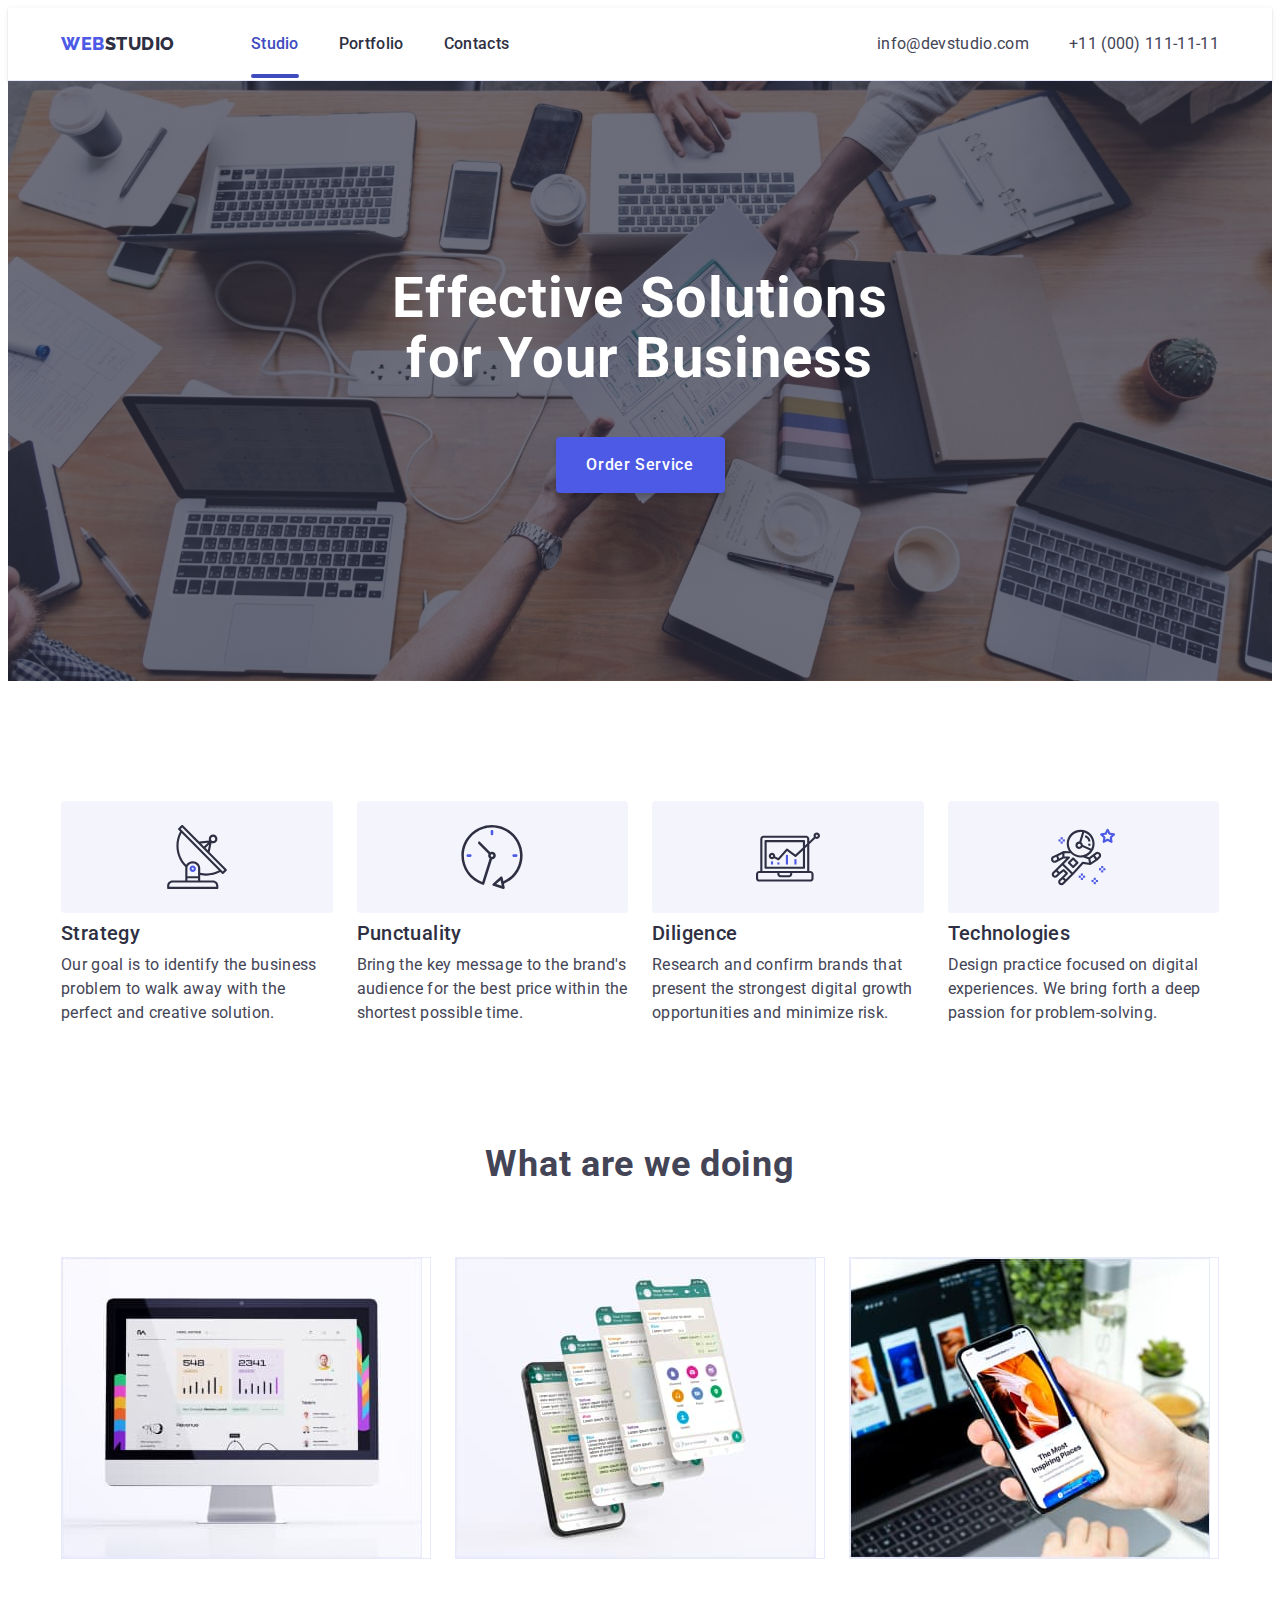
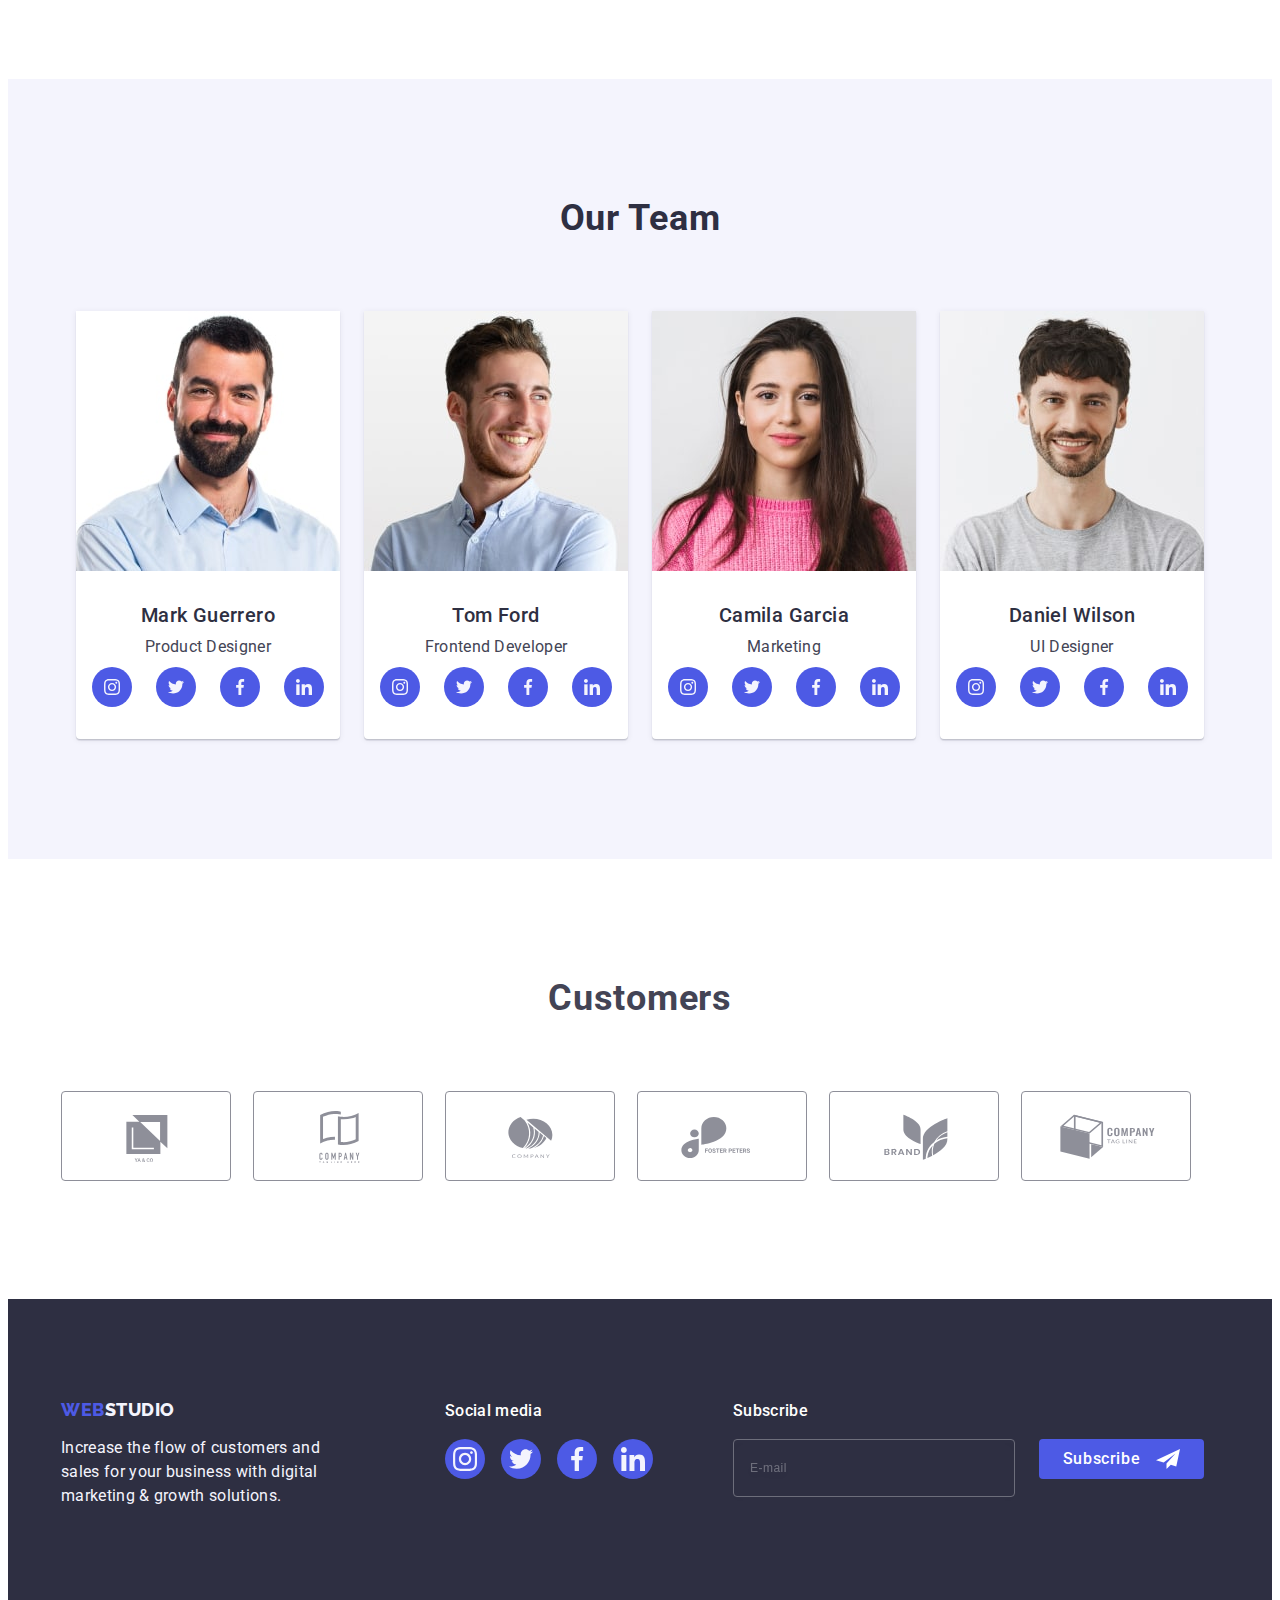
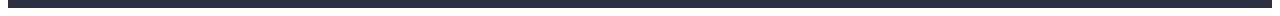
==== commit 07d15887: "section 1" ====
--- a/index.html
+++ b/index.html
@@ -179,7 +179,7 @@
               </div>
 
               <h3 class="features-title">Strategy</h3>
-              <p class="features-text text">
+              <p class="features-text">
                 Our goal is to identify the business problem to walk away with
                 the perfect and creative solution.
               </p>
@@ -193,7 +193,7 @@
               </div>
 
               <h3 class="features-title">Punctuality</h3>
-              <p class="features-text text">
+              <p class="features-text">
                 Bring the key message to the brand's audience for the best price
                 within the shortest possible time.
               </p>
@@ -207,7 +207,7 @@
               </div>
 
               <h3 class="features-title">Diligence</h3>
-              <p class="features-text text">
+              <p class="features-text">
                 Research and confirm brands that present the strongest digital
                 growth opportunities and minimize risk.
               </p>
@@ -221,7 +221,7 @@
               </div>
 
               <h3 class="features-title">Technologies</h3>
-              <p class="features-text text">
+              <p class="features-text">
                 Design practice focused on digital experiences. We bring forth a
                 deep passion for problem-solving.
               </p>
--- a/css/styles.css
+++ b/css/styles.css
@@ -646,10 +646,18 @@
 
 .project-title {
   margin-bottom: 8px;
+  color: var(--title-color);
+  font-size: 20px;
+  font-weight: 500;
+  line-height: 1.2;
+  letter-spacing: 0.4px;
 }
 
 .project-text {
   color: var(--body-text-color);
+  font-size: 16px;
+  line-height: 1.5;
+  letter-spacing: 0.32px;
 }
 
 /* Footer */
--- a/css/media.css
+++ b/css/media.css
@@ -286,10 +286,12 @@
   }
 
   .features-item {
+    width: 264px;
     width: calc((100% - 72px) / 4);
   }
 
   .features-wrap {
+    height: 112px;
     background-color: var(--features-icon-bgc);
     border-radius: 4px;
     display: flex;
@@ -299,7 +301,6 @@
   }
 
   .features-title {
-    width: 264px;
     font-size: 20px;
     font-weight: 500;
     line-height: 1.2;
@@ -307,14 +308,11 @@
   }
 
   .features-text {
+    font-weight: inherit;
     margin-bottom: 0;
     font-size: 16px;
     line-height: 1.5;
     letter-spacing: 0.32px;
-  }
-
-  .text {
-    font-weight: normal;
   }
 
   /* Section 2 */
